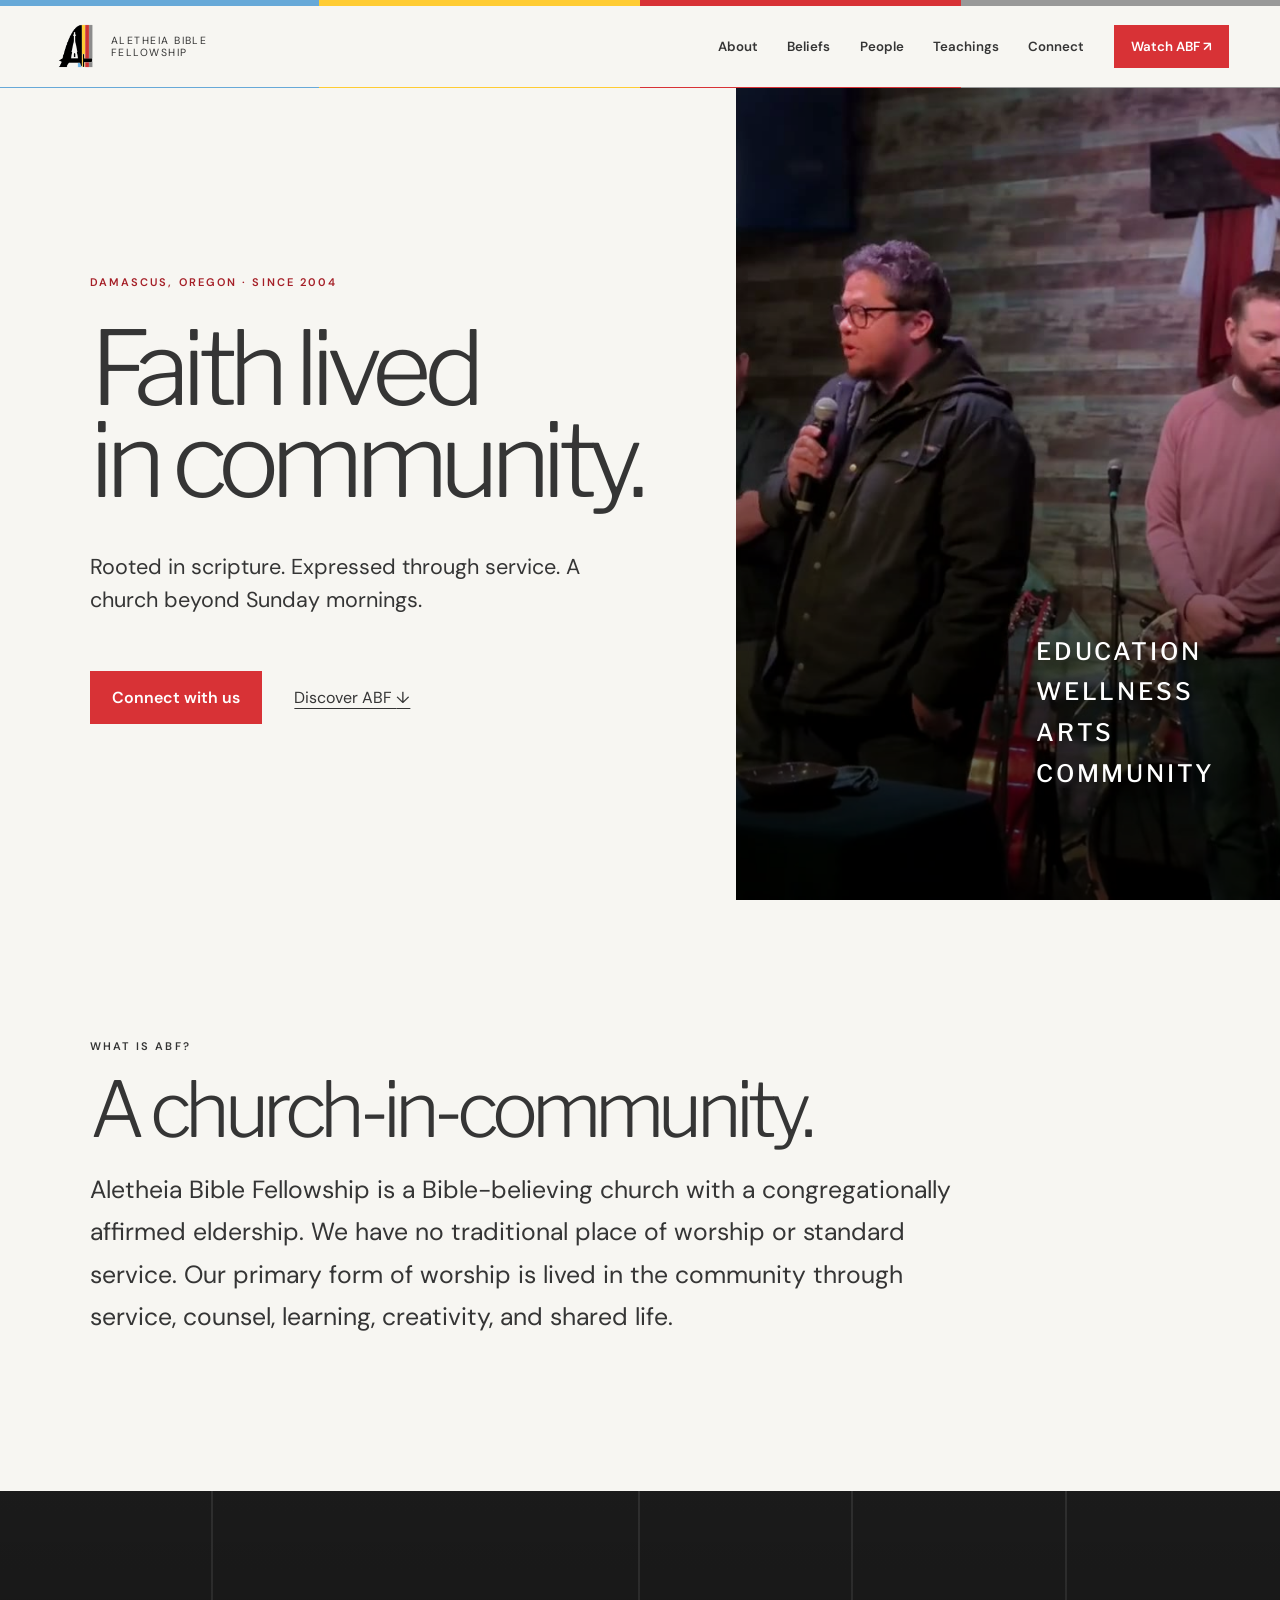
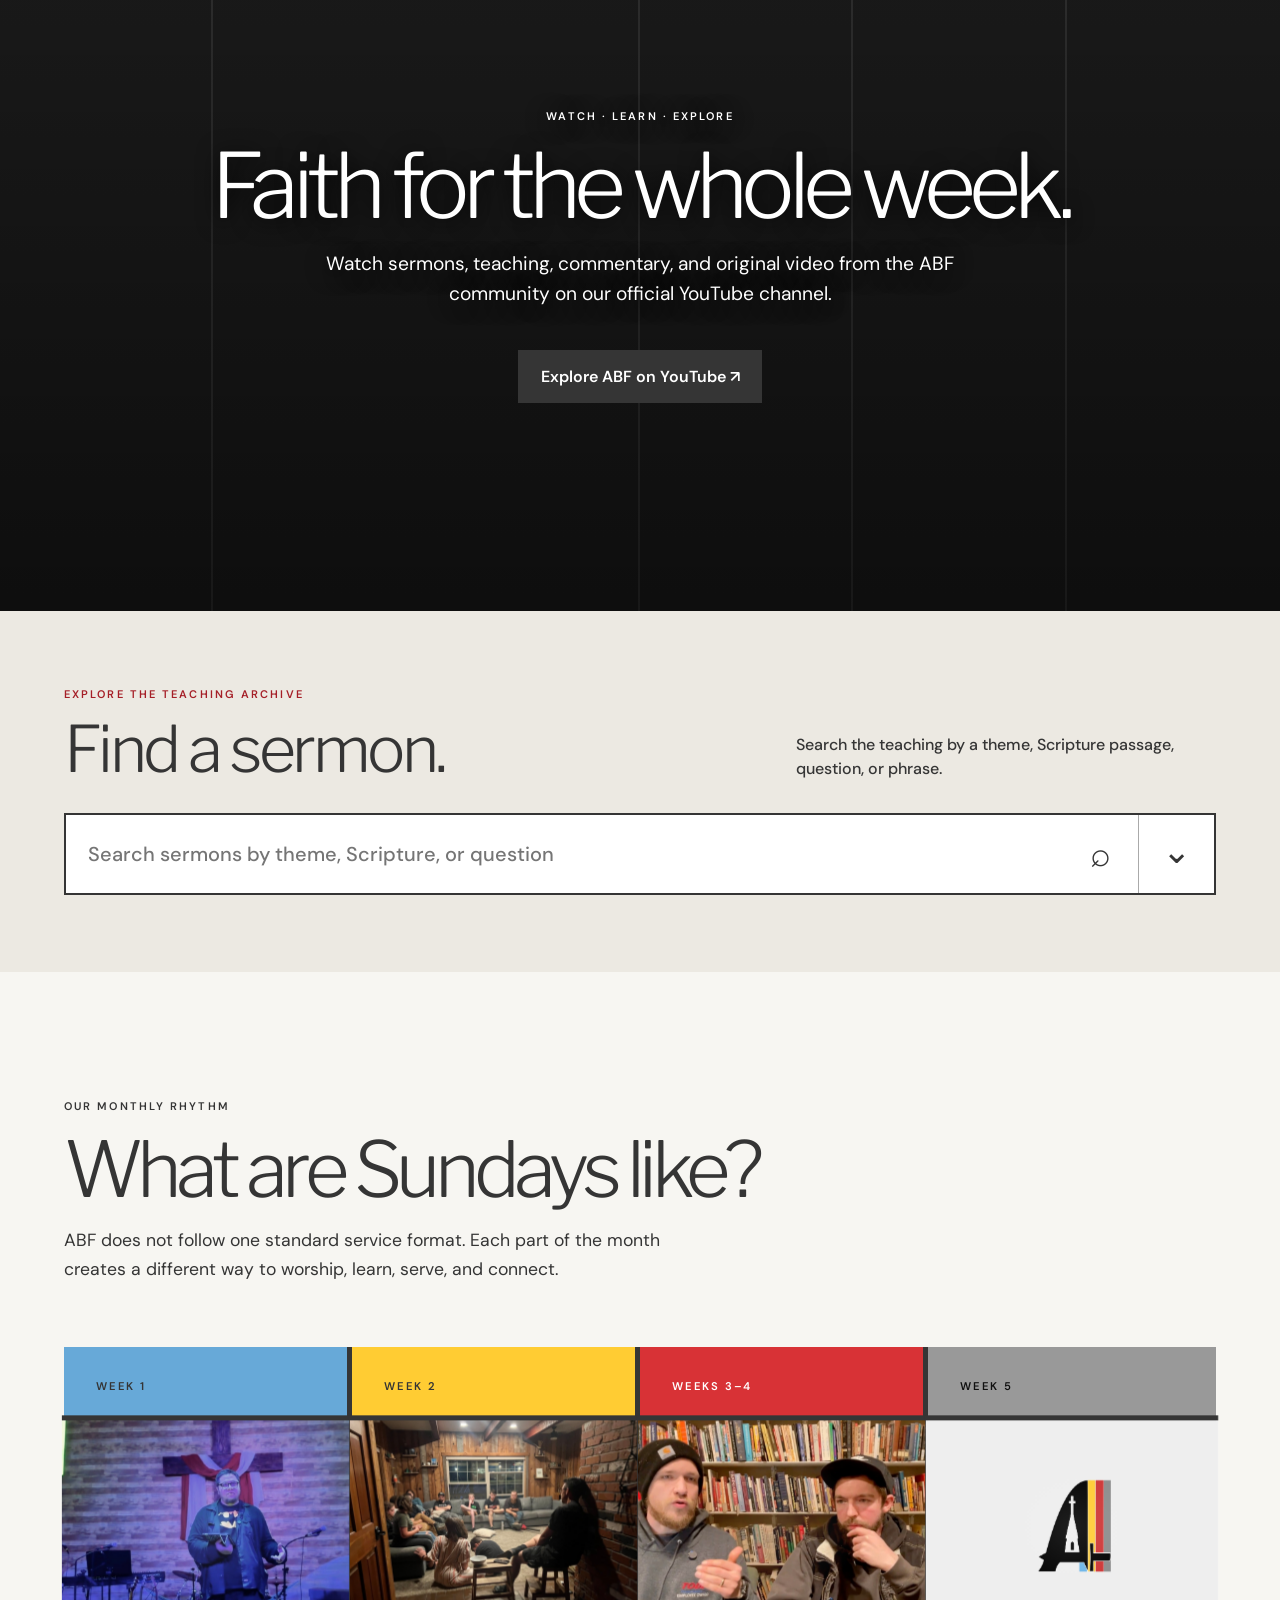
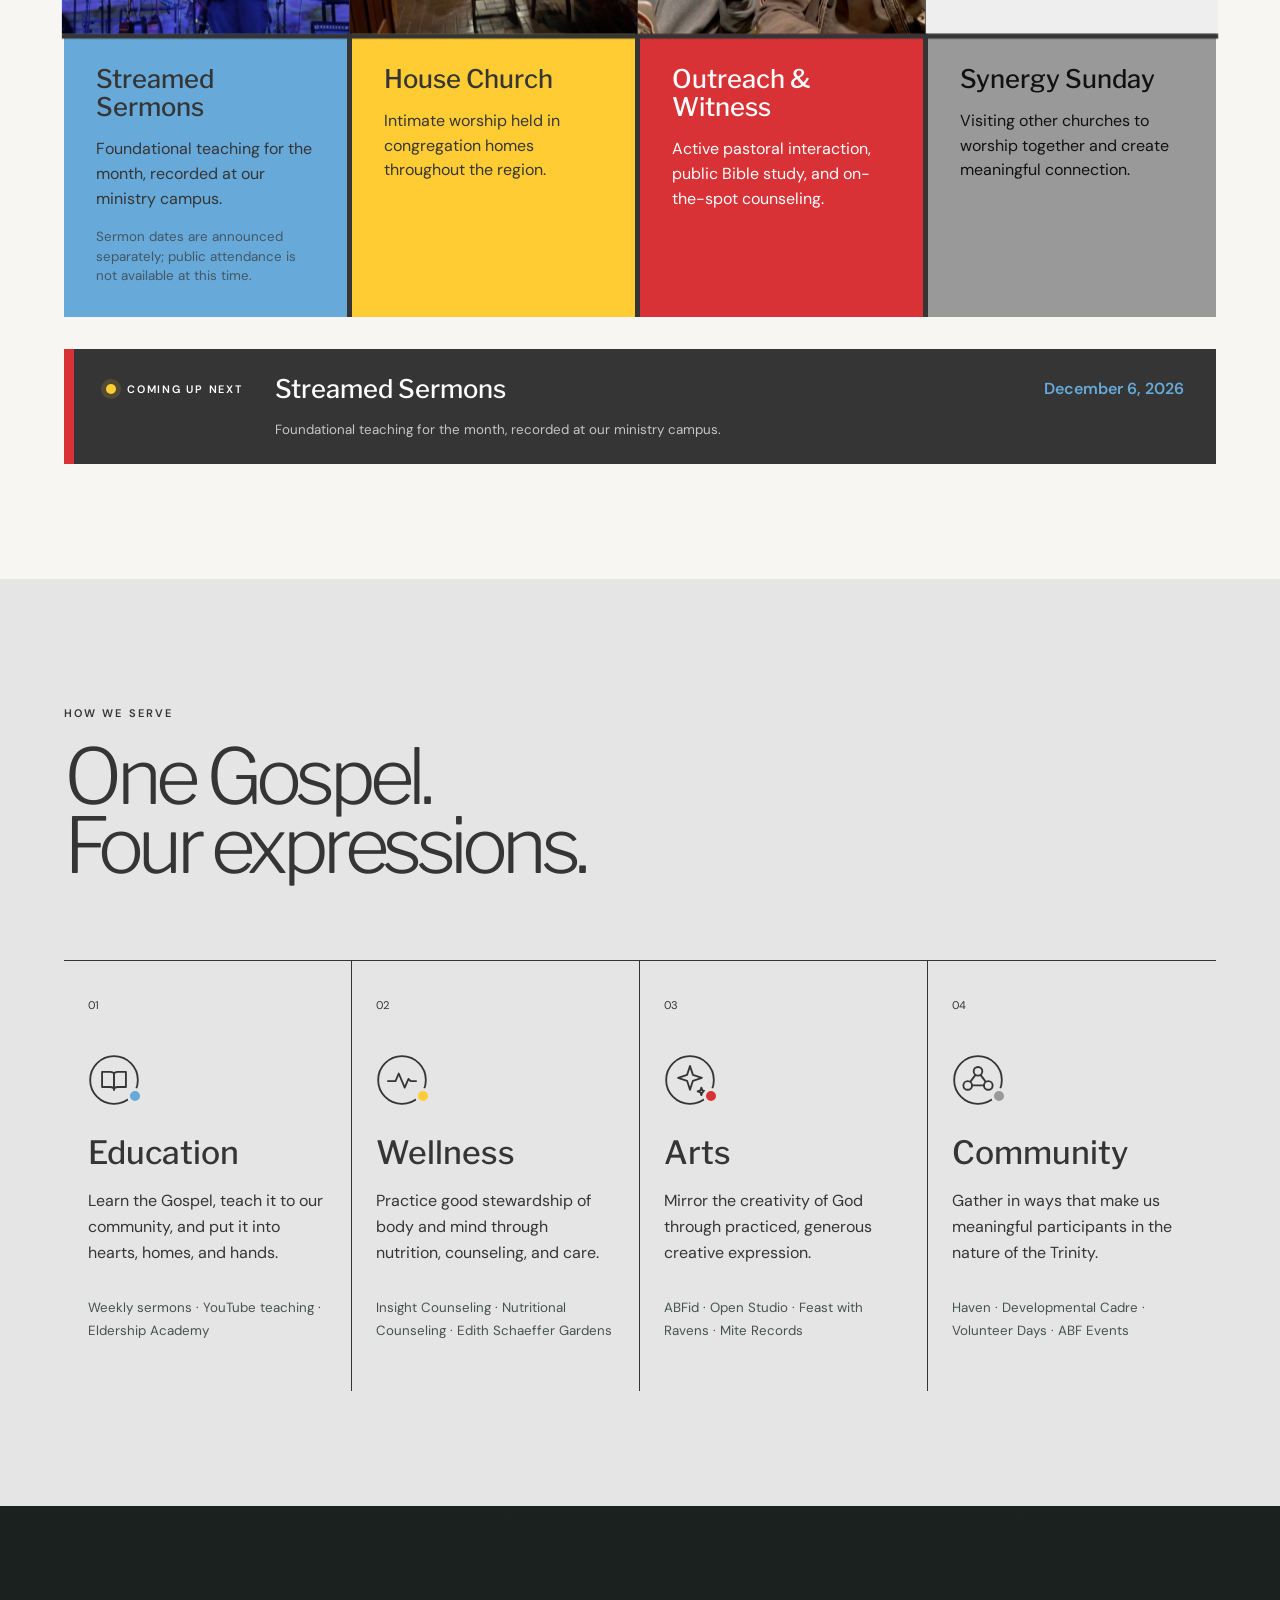
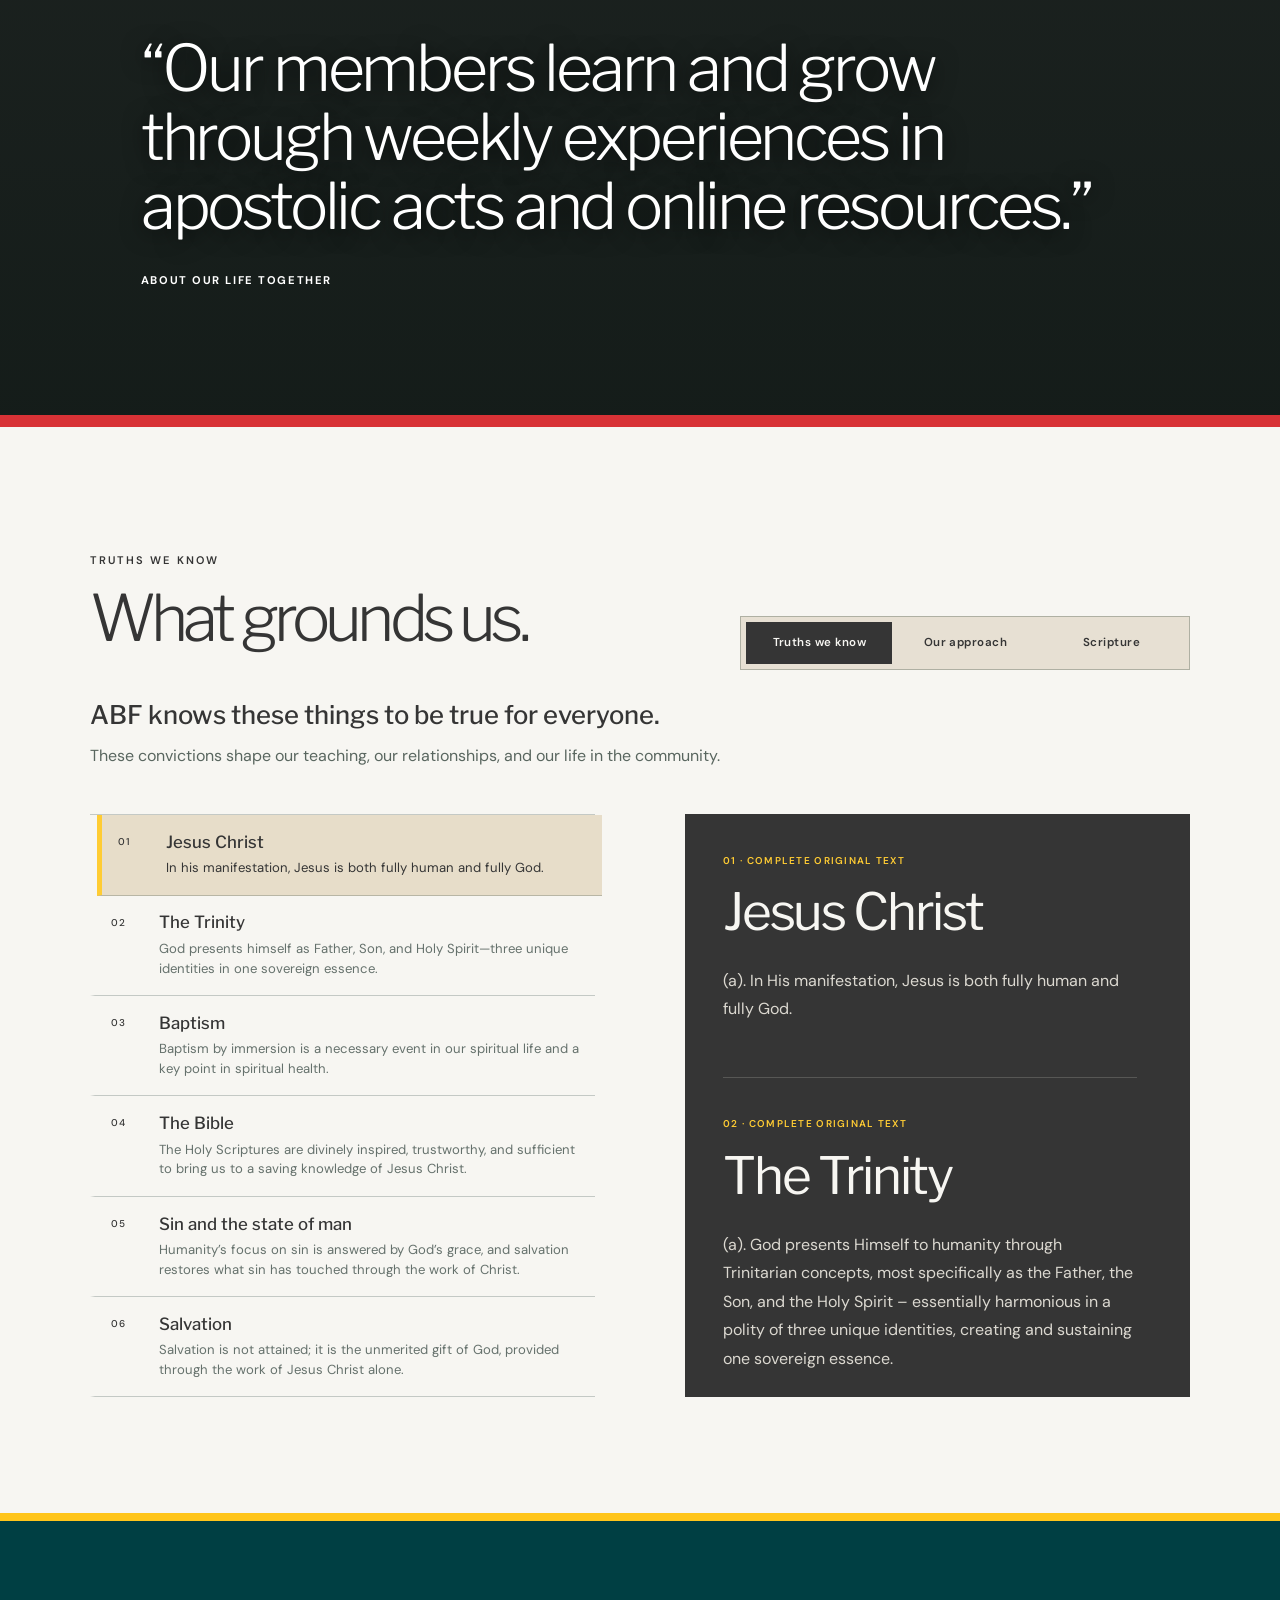
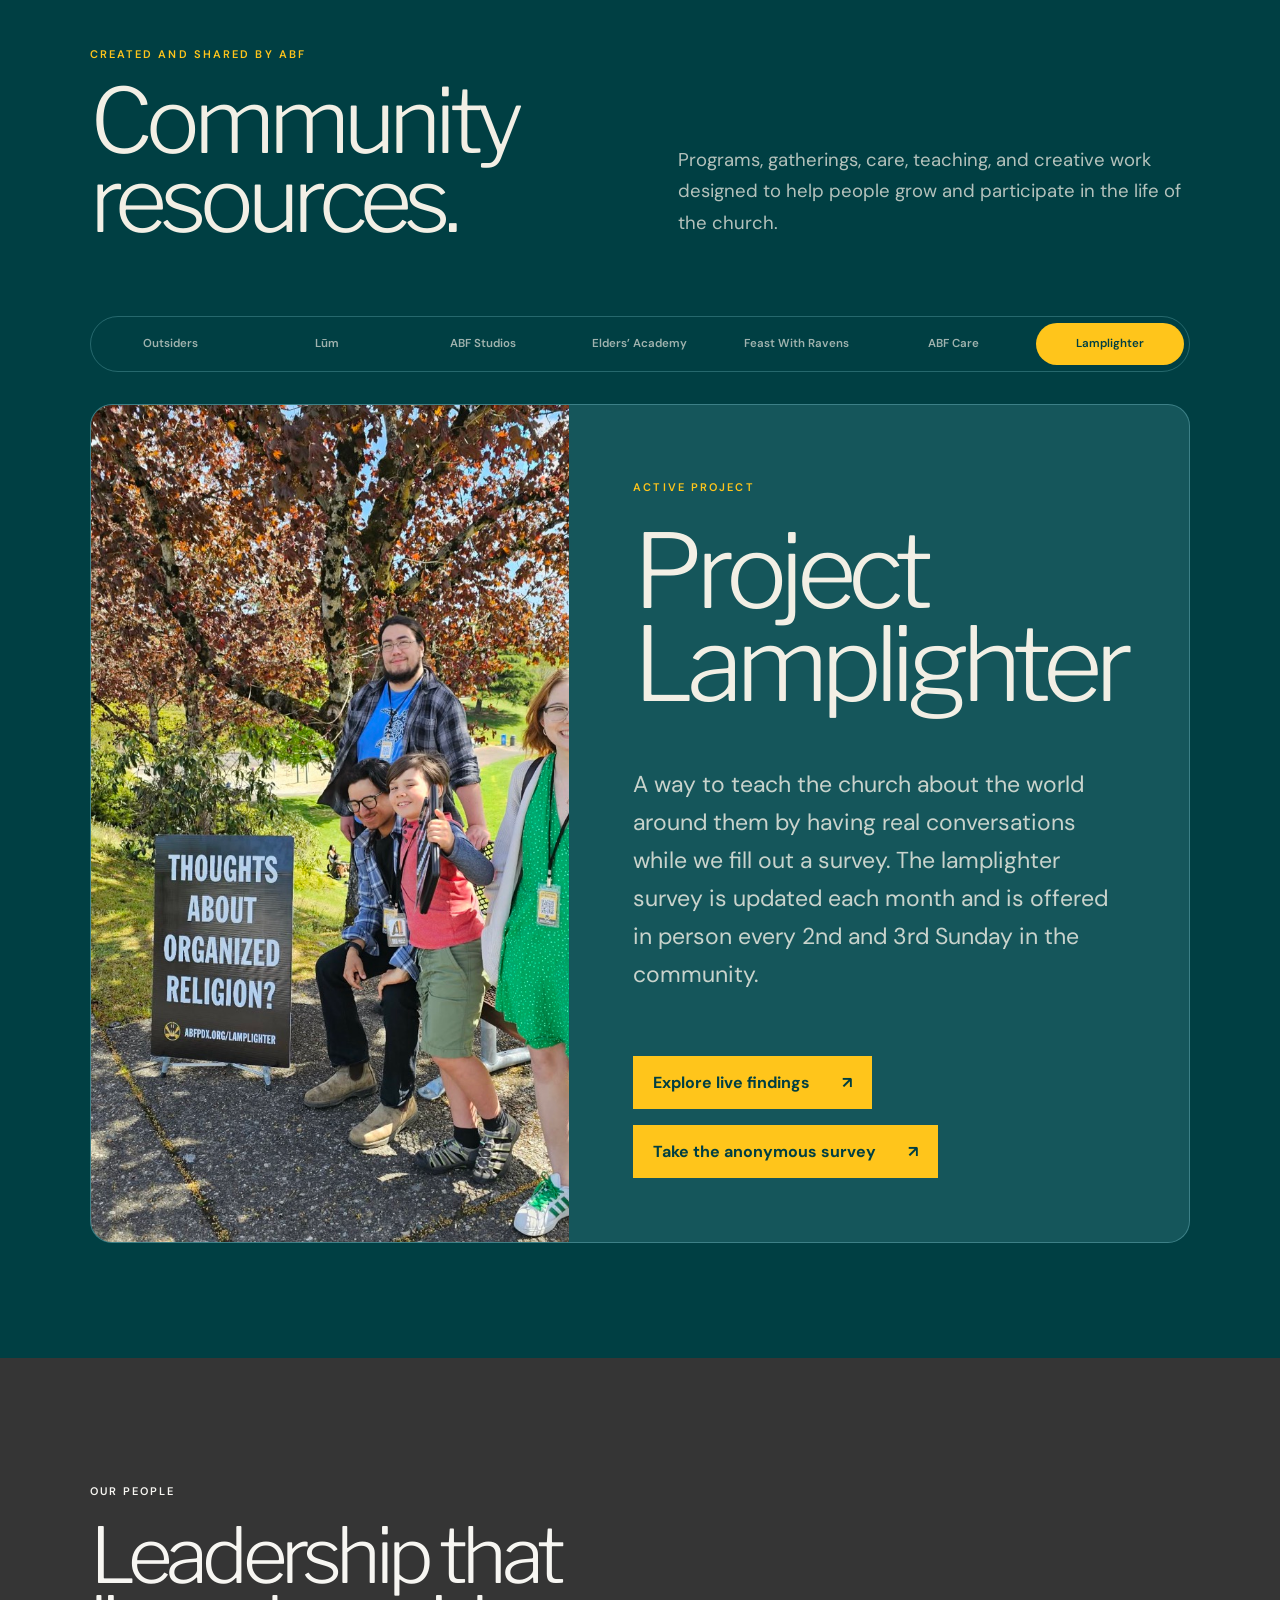
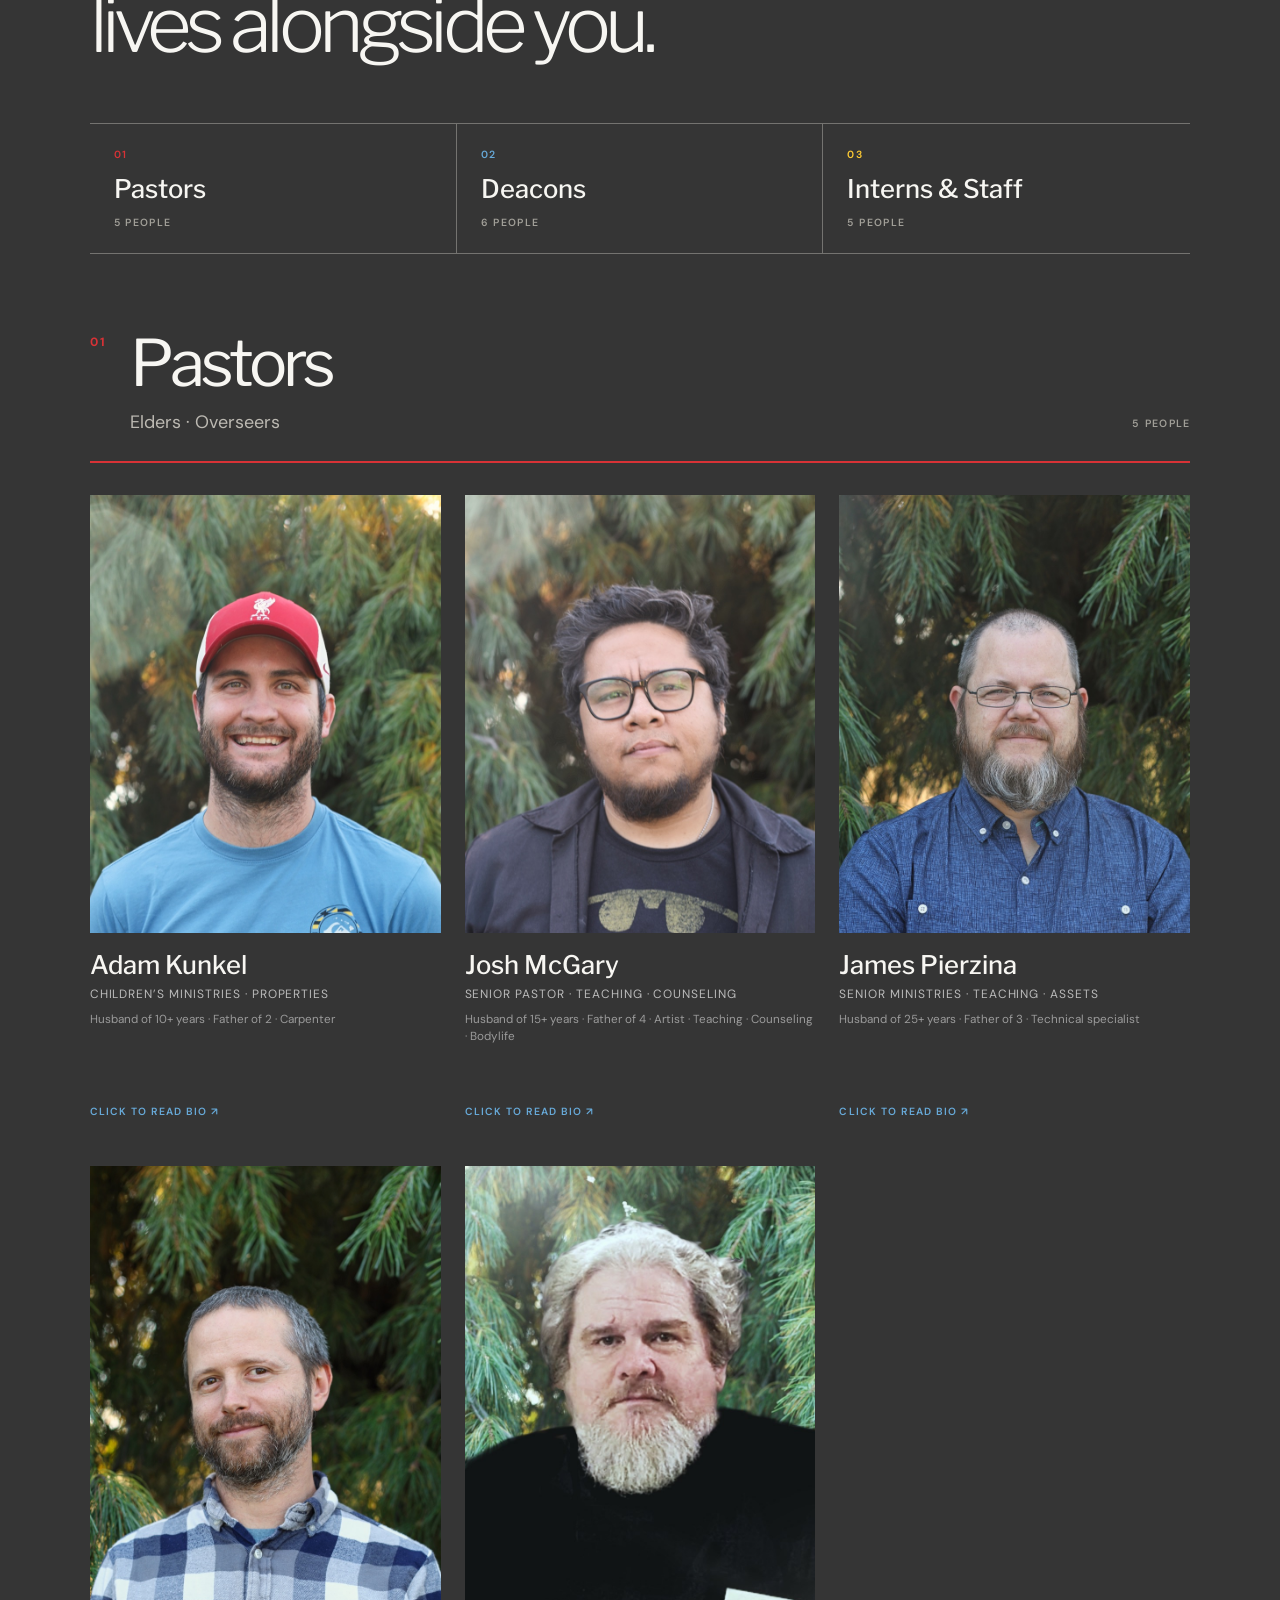
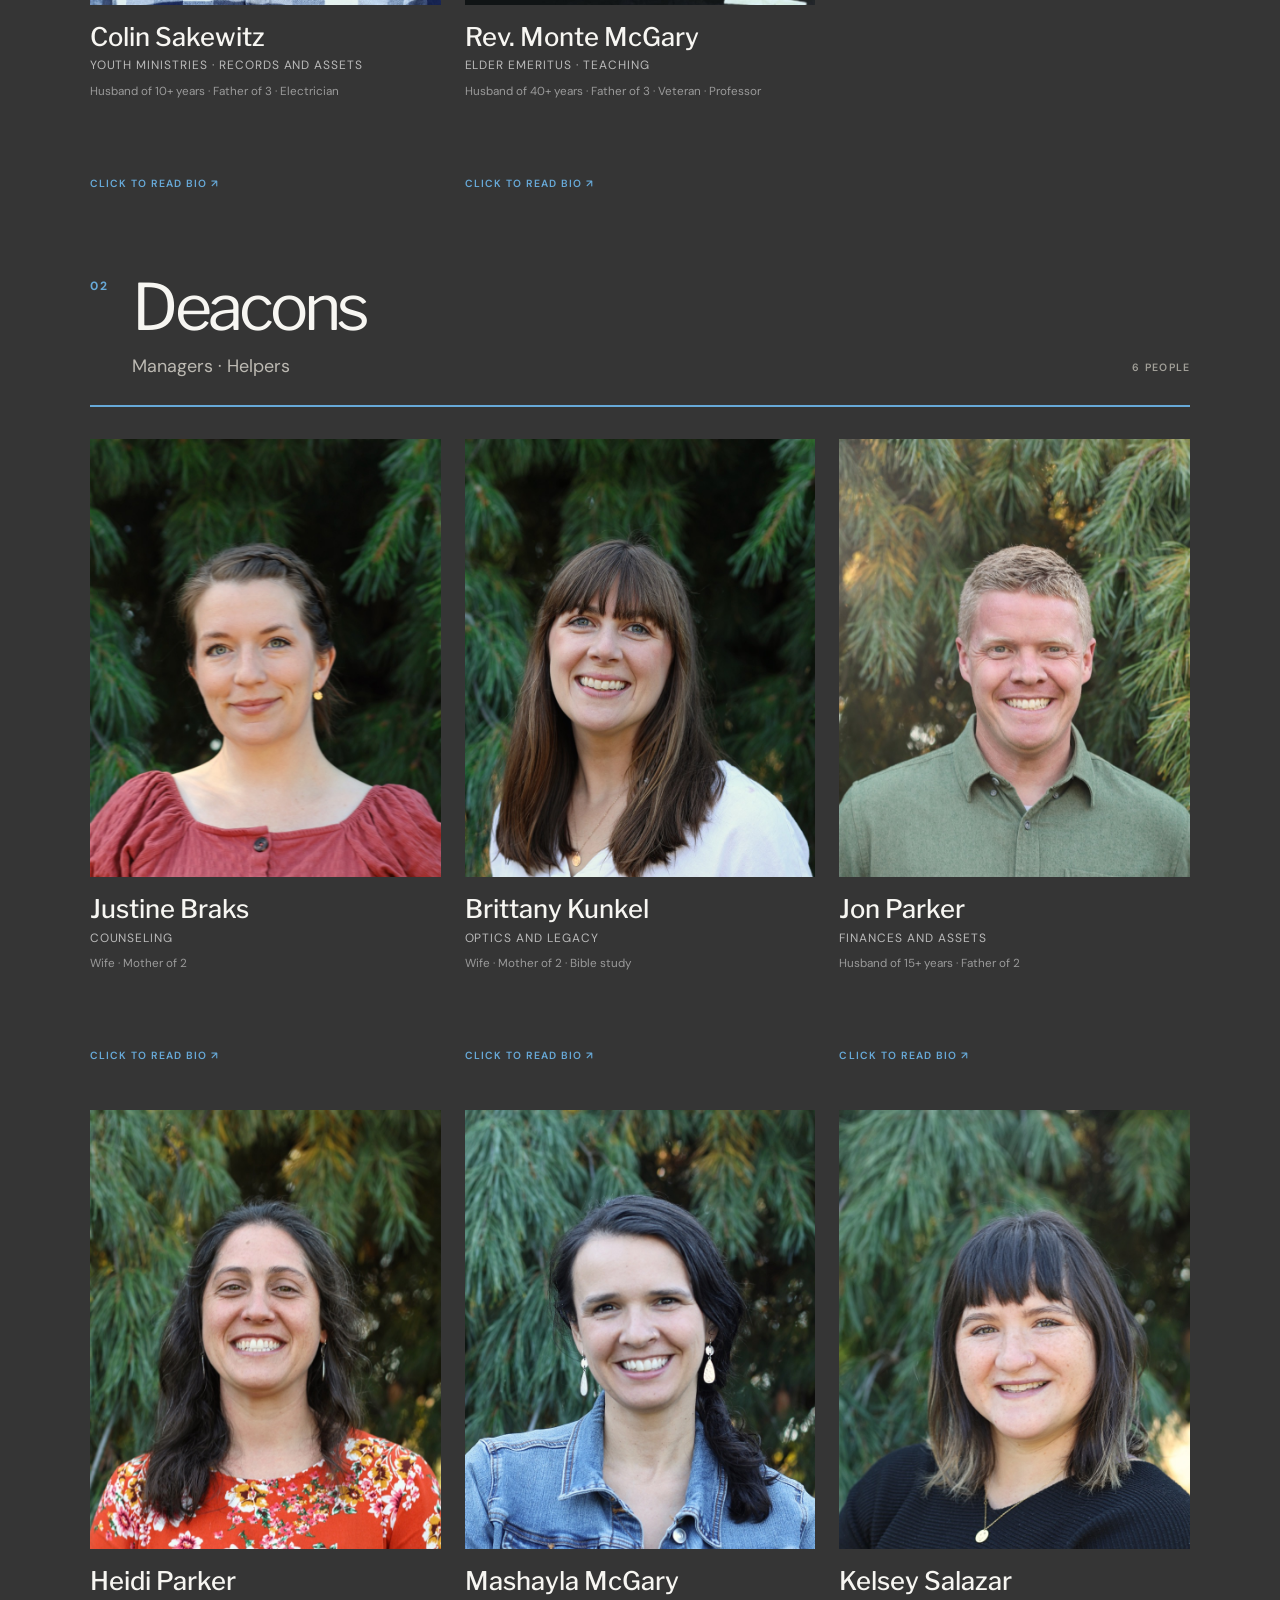
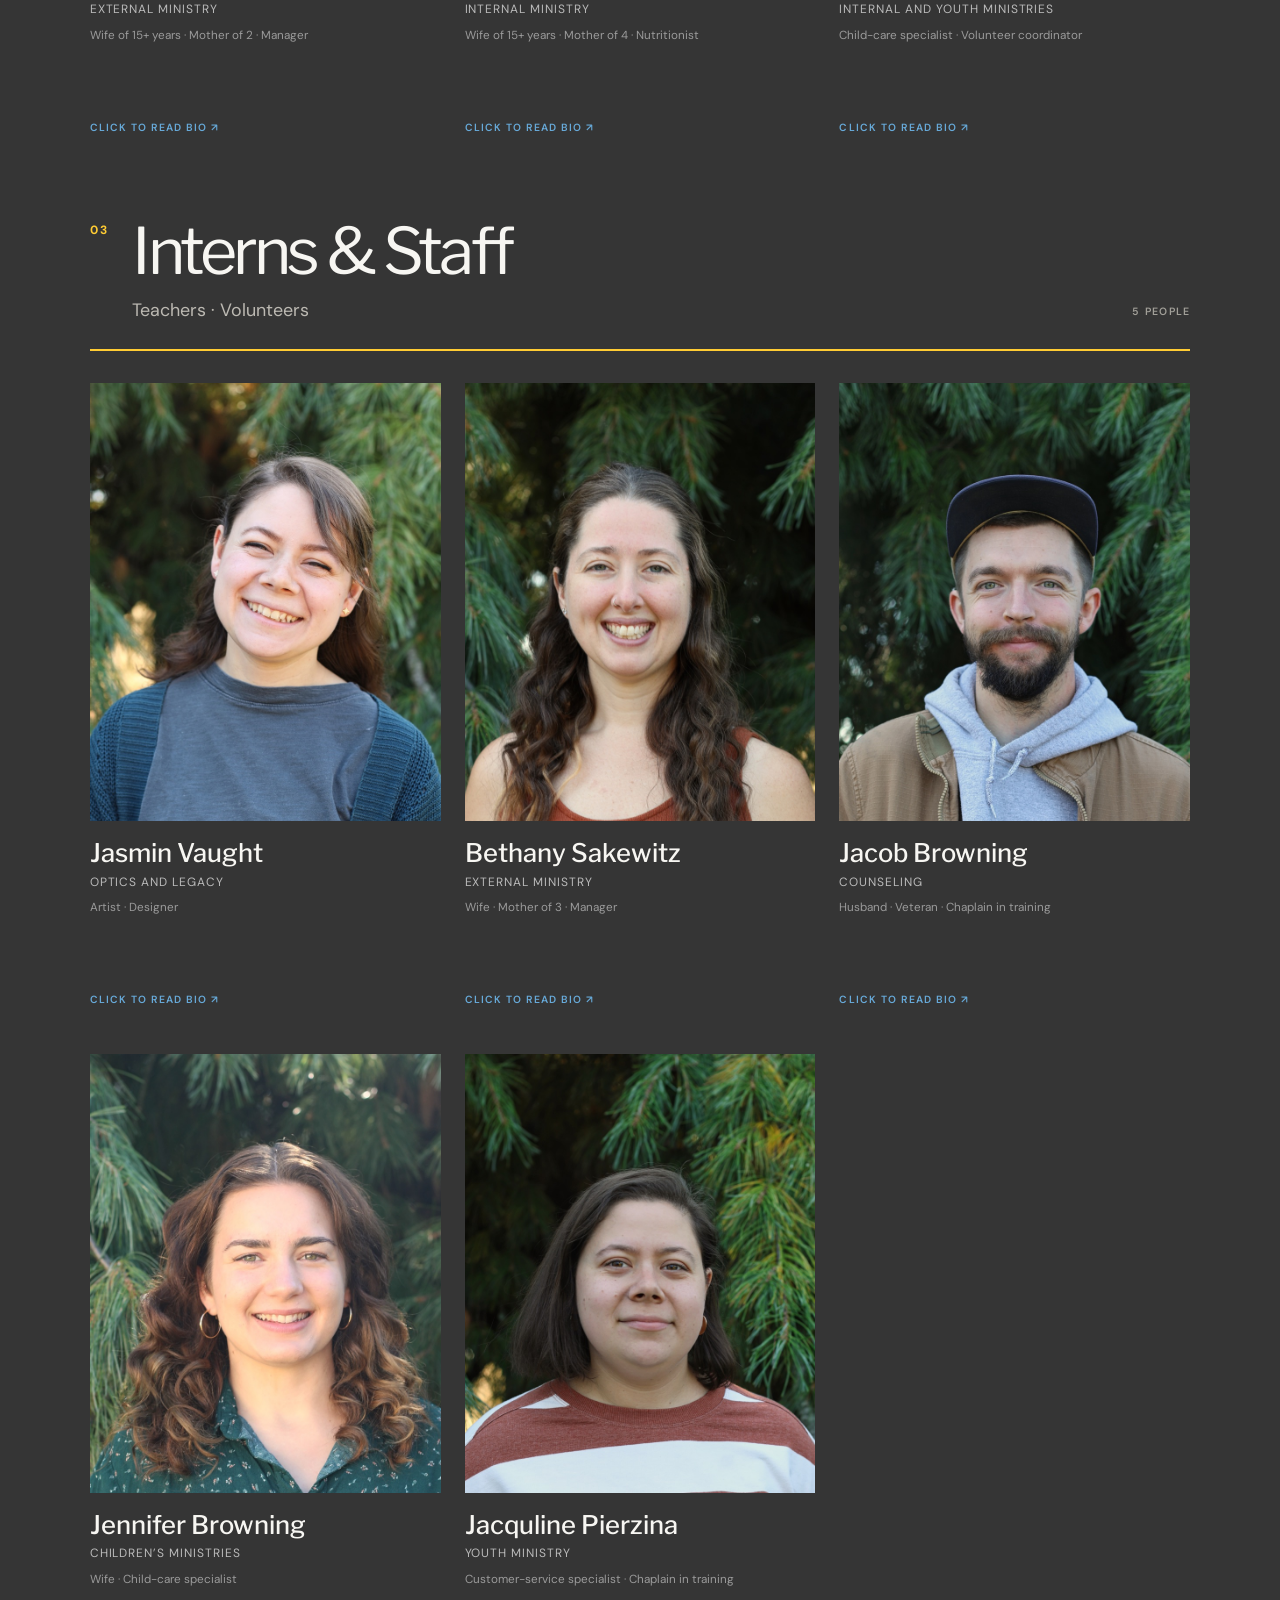
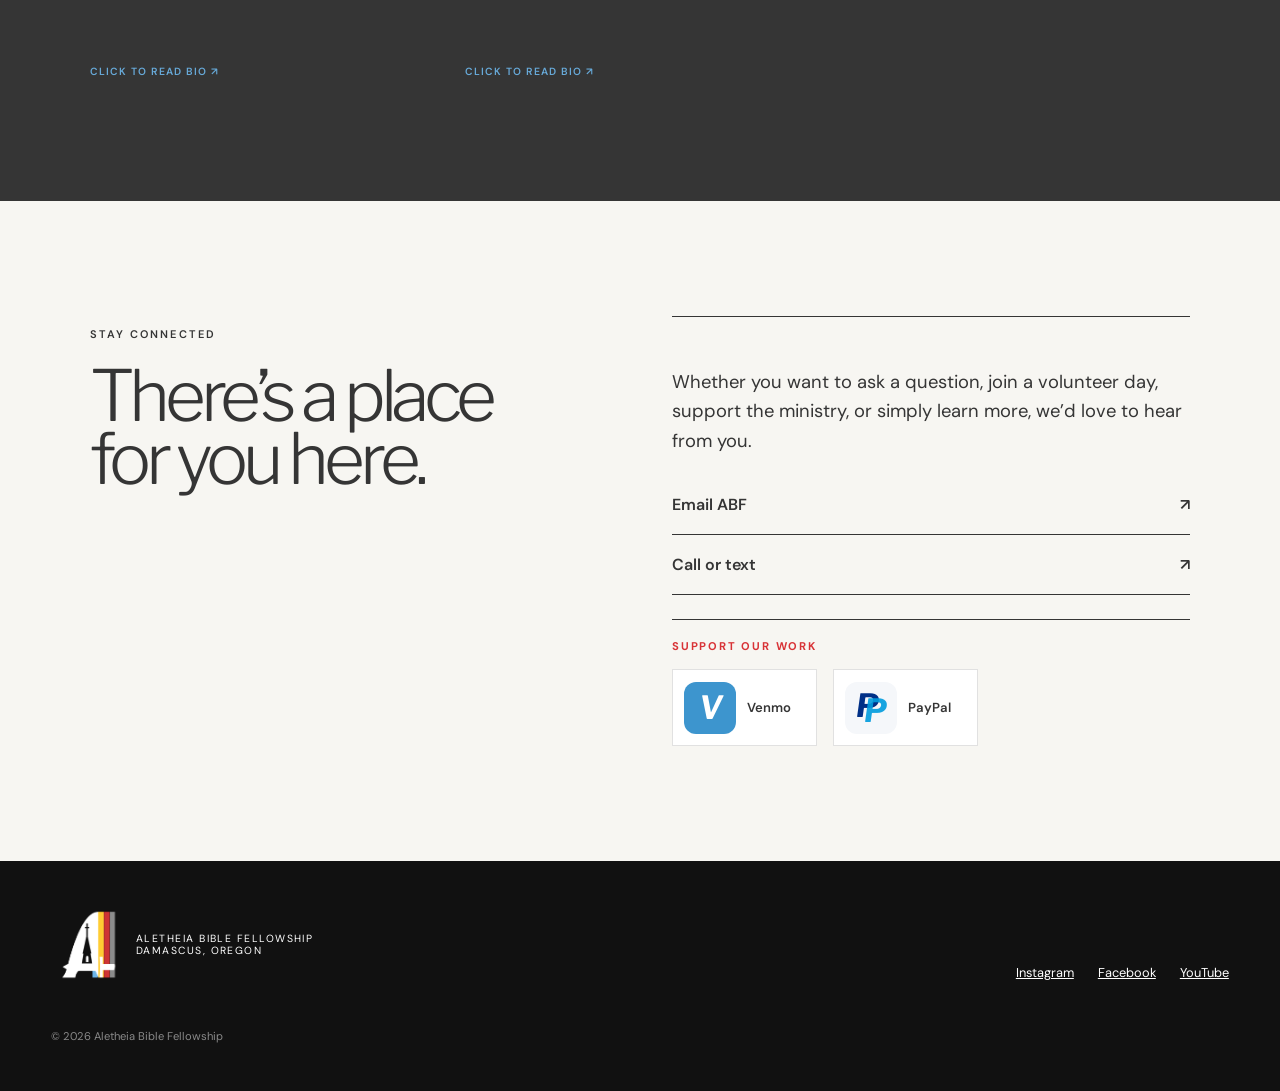
==== index.html @ 87edb6a8 "deploy: 7582b96373b1fd11dc351a72d6d4b7b30449ca80" ====
<!doctype html>
<html lang="en">
  <head>
    <meta charset="UTF-8" />
    <meta name="viewport" content="width=device-width, initial-scale=1.0" />
    <meta name="theme-color" content="#353535" />
    <meta name="description" content="Aletheia Bible Fellowship is a church-in-community serving Damascus, Oregon through education, wellness, arts, and community." />
    <meta property="og:title" content="Aletheia Bible Fellowship" />
    <meta property="og:description" content="Faith lived in community. Rooted in scripture, expressed through service." />
    <meta property="og:type" content="website" />
    <meta property="og:url" content="https://abfpdx.org/" />
    <link rel="canonical" href="https://abfpdx.org/" />
    <link rel="icon" href="./favicon.svg" type="image/svg+xml" />
    <title>Aletheia Bible Fellowship | Damascus, Oregon</title>
    <script type="module" crossorigin src="./assets/index-BlbEyMZz.js"></script>
    <link rel="stylesheet" crossorigin href="./assets/index-CHU43-bO.css">
  <link rel="manifest" href="./manifest.webmanifest"></head>
  <body>
    <div id="root"></div>
  </body>
</html>
---- assets/index-CHU43-bO.css ----
@import "https://fonts.googleapis.com/css2?family=DM+Sans:wght@400;500;600&family=Libre+Franklin:wght@300;500;700&display=swap";:root{color:#17231e;font-synthesis:none;--ink:#162c24;--cream:#f4f0e7;--gold:#d69b55;--clay:#ad5d40;--sage:#8fa58d;background:#f4f0e7;font-family:DM Sans,sans-serif}*{box-sizing:border-box}html{scroll-behavior:smooth}body{margin:0}a{color:inherit}button,a{font:inherit}.skip-link{z-index:99;background:#fff;padding:.8rem;position:fixed;top:-50px;left:1rem}.skip-link:focus{top:1rem}.site-header{background:var(--cream);z-index:10;border-bottom:1px solid #17231e20;justify-content:space-between;align-items:center;height:88px;padding:0 clamp(1.2rem,4vw,4rem);display:flex;position:relative}.brand{align-items:center;gap:.8rem;text-decoration:none;display:flex}.brand span{letter-spacing:-.08em;border:2px solid;padding:.2rem .35rem;font:700 1.7rem Libre Franklin}.brand small{text-transform:uppercase;letter-spacing:.14em;max-width:100px;font-size:.65rem;line-height:1.15}.site-header nav{align-items:center;gap:clamp(1rem,2.3vw,2.4rem);display:flex}nav a{font-size:.83rem;font-weight:600;text-decoration:none}.nav-feature{border:1px solid;padding:.75rem 1rem}.menu-button{background:0 0;border:0;font-weight:600;display:none}.hero{grid-template-columns:1.15fr .85fr;min-height:calc(100vh - 88px);display:grid}.hero-copy{flex-direction:column;justify-content:center;padding:clamp(4rem,9vw,9rem) clamp(1.2rem,7vw,7rem);display:flex}.eyebrow,.section-label{text-transform:uppercase;letter-spacing:.19em;font-size:.69rem;font-weight:600}.hero h1,.section-heading h2,.intro h2,.people h2,.studios h2,.connect h2{letter-spacing:-.075em;margin:1.4rem 0;font:300 clamp(3.8rem,8vw,8.8rem)/.9 Libre Franklin}.hero-lede{max-width:590px;font-size:clamp(1.05rem,1.7vw,1.35rem);line-height:1.55}.hero-actions{align-items:center;gap:2rem;margin-top:2rem;display:flex}.button{background:var(--ink);color:#fff;padding:1rem 1.4rem;font-weight:600;text-decoration:none;display:inline-block}.text-link{text-underline-offset:5px}.hero-art{background:var(--ink);min-height:520px;position:relative;overflow:hidden}.sun{aspect-ratio:1;background:var(--gold);border-radius:50%;width:33%;position:absolute;top:18%;right:18%}.hill{border-radius:50% 50% 0 0;position:absolute}.hill-one{background:var(--sage);width:130%;height:52%;bottom:-8%;left:-55%;transform:rotate(12deg)}.hill-two{background:var(--clay);width:130%;height:42%;bottom:-7%;right:-58%;transform:rotate(-12deg)}.hero-art p{color:#fff;z-index:2;text-transform:uppercase;letter-spacing:.12em;font:500 clamp(1rem,2vw,1.5rem)/1.7 Libre Franklin;position:absolute;bottom:10%;right:12%}.intro{grid-template-columns:1fr 2.5fr;gap:2rem;padding:clamp(5rem,10vw,10rem) clamp(1.2rem,7vw,7rem);display:grid}.intro h2{margin-top:0;font-size:clamp(3rem,6vw,6.2rem)}.intro div p{max-width:900px;font-size:clamp(1.15rem,2vw,1.55rem);line-height:1.7}.ministries{background:#dfd8c9;padding:clamp(5rem,9vw,9rem) clamp(1.2rem,5vw,5rem)}.section-heading{max-width:900px}.section-heading h2{font-size:clamp(3.2rem,6vw,6.5rem)}.section-heading>p:last-child{max-width:620px;font-size:1.1rem;line-height:1.6}.ministry-grid{border-top:1px solid;grid-template-columns:repeat(4,1fr);margin-top:5rem;display:grid}.ministry-grid article{border-right:1px solid;min-height:370px;padding:2rem 1.5rem 3rem}.ministry-grid article:last-child{border:0}.ministry-grid span{font-size:.7rem}.ministry-grid h3{margin:3.5rem 0 1rem;font:500 2rem Libre Franklin}.ministry-grid p{line-height:1.6}.ministry-grid small{color:#45534d;margin-top:2rem;line-height:1.7;display:block}.statement{background:var(--gold);padding:clamp(5rem,10vw,10rem) clamp(1.2rem,11vw,11rem)}.statement p{letter-spacing:-.05em;max-width:1200px;margin:0;font:300 clamp(2.4rem,5vw,5.8rem)/1.08 Libre Franklin}.statement span{text-transform:uppercase;letter-spacing:.14em;margin-top:2rem;font-size:.7rem;display:block}.beliefs{grid-template-columns:1fr 1fr;gap:7vw;padding:clamp(5rem,9vw,9rem) clamp(1.2rem,7vw,7rem);display:grid}.beliefs .section-heading h2{font-size:clamp(3rem,5vw,5.4rem)}details{border-top:1px solid;padding:1.4rem 0}details:last-child{border-bottom:1px solid}summary{cursor:pointer;grid-template-columns:35px 1fr auto;align-items:center;font:500 1.15rem Libre Franklin;list-style:none;display:grid}summary::-webkit-details-marker{display:none}summary span{font:400 .65rem DM Sans}summary b{font-size:1.6rem;font-weight:300}details[open] summary b{transform:rotate(45deg)}details p{color:#435149;margin:1.1rem 2rem 0 35px;line-height:1.65}.people{background:var(--ink);color:var(--cream);padding:clamp(5rem,9vw,9rem) clamp(1.2rem,7vw,7rem)}.people h2{font-size:clamp(3.2rem,6vw,6.5rem)}.staff-groups{grid-template-columns:repeat(3,1fr);gap:5vw;margin-top:5rem;display:grid}.staff-groups article{border-top:1px solid #f4f0e755;padding-top:1.5rem}.staff-groups h3{color:var(--gold);text-transform:uppercase;letter-spacing:.16em;margin-bottom:2rem;font-size:.75rem}.staff-groups p{border-bottom:1px solid #f4f0e720;padding-bottom:1rem;font:300 clamp(1.2rem,2vw,1.7rem) Libre Franklin}.studios{text-align:center;background:var(--sage);padding:clamp(6rem,12vw,12rem) 1.2rem}.studios h2{font-size:clamp(3.4rem,7vw,7.5rem)}.studios>p:not(.section-label){max-width:650px;margin:0 auto 2.5rem;font-size:1.2rem;line-height:1.6}.button.dark{background:var(--ink)}.connect{grid-template-columns:1fr 1fr;gap:5vw;padding:clamp(5rem,9vw,9rem) clamp(1.2rem,7vw,7rem);display:grid}.connect h2{font-size:clamp(3rem,5.5vw,6rem)}.contact-card{border-top:1px solid;align-self:center;padding-top:2rem}.contact-card p{font-size:1.15rem;line-height:1.6}.contact-card a,.contact-card button{text-align:left;cursor:pointer;background:0 0;border:0;border-bottom:1px solid;justify-content:space-between;width:100%;padding:1.2rem 0;font-weight:600;text-decoration:none;display:flex}footer{color:#fff;background:#0c1813;grid-template-columns:1fr auto;align-items:end;gap:3rem;padding:3rem clamp(1.2rem,4vw,4rem);display:grid}.footer-brand small{max-width:none}footer div:nth-child(2){gap:1.5rem;display:flex}footer div:nth-child(2) a{font-size:.8rem}footer>p{color:#ffffff80;grid-column:1/-1;margin:0;font-size:.7rem}@media (width<=800px){.site-header{height:72px}.menu-button{display:block}.site-header nav{background:var(--cream);border-bottom:1px solid;flex-direction:column;align-items:stretch;padding:2rem;display:none;position:absolute;top:72px;left:0;right:0}.site-header nav.open{display:flex}.hero{grid-template-columns:1fr;min-height:auto}.hero-copy{min-height:75vh}.hero-art{min-height:480px}.intro,.beliefs,.connect{grid-template-columns:1fr}.ministry-grid{grid-template-columns:1fr 1fr}.ministry-grid article:nth-child(2){border-right:0}.ministry-grid article{border-bottom:1px solid}.staff-groups{grid-template-columns:1fr}.people h2 br{display:none}.connect{gap:1rem}footer{grid-template-columns:1fr}footer div:nth-child(2){flex-wrap:wrap}footer>p{grid-column:auto}}@media (width<=480px){.brand small{display:none}.hero h1{font-size:3.65rem}.hero-actions{flex-direction:column;align-items:flex-start}.intro,.ministry-grid{grid-template-columns:1fr}.ministry-grid article{border-right:0;min-height:auto}.statement p{font-size:2.4rem}.staff-groups{margin-top:3rem}}@media (prefers-reduced-motion:reduce){html{scroll-behavior:auto}}:root{color:#353535;--ink:#353535;--cream:#f7f6f2;--blue:#67a9d8;--gold:#fc3;--red:#d83236;--gray:#999;--clay:var(--red);--sage:var(--blue);background:#f7f6f2}.site-header{border-top:6px solid;border-image:linear-gradient(90deg,var(--blue) 0 25%,var(--gold) 25% 50%,var(--red) 50% 75%,var(--gray) 75%) 1;border-bottom-color:#35353520}.brand img{object-fit:contain;width:47px;height:47px}.nav-feature,.button{background:var(--red);border-color:var(--red);color:#fff}.hero .eyebrow{color:#a51f27}.hill-one{background:var(--blue)}.hill-two{background:var(--red)}.ministries{background:#e5e5e5}.statement{border-bottom:12px solid var(--red);isolation:isolate;background:var(--ink);position:relative;overflow:hidden}.statement-video{z-index:-2;object-fit:cover;width:100%;height:100%;position:absolute;inset:0}.statement-yellow{z-index:-1;background:linear-gradient(#07120e8f,#07120eb3);position:absolute;inset:0}.statement-copy{color:#fff;position:relative}.statement-copy p{text-shadow:0 3px 22px #000000bf}.statement-copy span{font-weight:700}@media (prefers-reduced-motion:reduce){.statement-video{display:none}.statement-yellow{background:var(--ink)}}.staff-groups h3{color:var(--blue)}.studios{background:var(--blue)}footer{background:#111}.footer-brand img{width:72px;height:72px}.sundays{background:var(--cream);padding:clamp(5rem,9vw,9rem) clamp(1.2rem,5vw,5rem)}.sundays .section-heading h2{font-size:clamp(3.2rem,6vw,6.5rem)}.sunday-grid{grid-template-columns:repeat(4,1fr);margin-top:4rem;display:grid}.sunday-grid article{border-right:5px solid var(--ink);flex-direction:column;min-height:330px;padding:2rem;display:flex}.sunday-grid article:last-child{border-right:0}.sunday-grid span{text-transform:uppercase;letter-spacing:.16em;font-size:.7rem;font-weight:600}.sunday-grid>article>img,.sunday-mark{object-fit:cover;border-top:5px solid var(--ink);border-bottom:5px solid var(--ink);width:calc(100% + 4rem);height:220px;margin:1.5rem -2rem 1.75rem}.sunday-mark{background:#eee;place-items:center;display:grid}.sunday-mark img{object-fit:contain;width:100px;height:100px}.sunday-grid h3{margin:0 0 1rem;font:500 clamp(1.5rem,2vw,2rem)/1.1 Libre Franklin}.sunday-grid p{margin:0;line-height:1.55}.sunday-grid small{opacity:.7;margin-top:1rem;line-height:1.45;display:block}.sunday-1{background:var(--blue)}.sunday-2{background:var(--gold)}.sunday-3{background:var(--red);color:#fff}.sunday-4{background:var(--gray);color:#111}.staff-groups{margin-top:5rem;display:block}.staff-groups>section{margin-top:5rem}.staff-groups>section>h3{color:var(--blue);text-transform:uppercase;letter-spacing:.16em;border-bottom:1px solid #f4f0e755;padding-bottom:1rem;font-size:.75rem}.staff-grid{grid-template-columns:repeat(3,1fr);gap:2.5rem 1.5rem;margin-top:2rem;display:grid}.staff-sequence{border-top:1px solid #f4f0e755;border-bottom:1px solid #f4f0e755;grid-template-columns:repeat(3,1fr);margin-top:4rem;display:grid}.staff-sequence a{border-right:1px solid #f4f0e755;gap:.75rem;padding:1.5rem;text-decoration:none;transition:background .2s,color .2s;display:grid}.staff-sequence a:last-child{border-right:0}.staff-sequence a:hover,.staff-sequence a:focus-visible{outline:0}.staff-sequence a:first-child:hover,.staff-sequence a:first-child:focus-visible{background:var(--red);color:#fff}.staff-sequence a:nth-child(2):hover,.staff-sequence a:nth-child(2):focus-visible{background:var(--blue);color:var(--ink)}.staff-sequence a:nth-child(3):hover,.staff-sequence a:nth-child(3):focus-visible{background:var(--gold);color:var(--ink)}.staff-sequence span,.staff-sequence small{letter-spacing:.13em;text-transform:uppercase;color:#f4f0e590;font:600 .65rem DM Sans}.staff-sequence a:first-child>span{color:var(--red)}.staff-sequence a:nth-child(2)>span{color:var(--blue)}.staff-sequence a:nth-child(3)>span{color:var(--gold)}.staff-sequence strong{font:500 clamp(1.2rem,2vw,1.8rem) Libre Franklin}.staff-sequence a:hover span,.staff-sequence a:hover small,.staff-sequence a:focus-visible span,.staff-sequence a:focus-visible small{color:#162c24b3}.staff-sequence a:first-child:hover span,.staff-sequence a:first-child:hover small,.staff-sequence a:first-child:focus-visible span,.staff-sequence a:first-child:focus-visible small{color:#fff}.staff-groups>section{scroll-margin-top:2rem}.staff-group-header{border-bottom:2px solid var(--red);grid-template-columns:auto 1fr auto;align-items:end;gap:1.5rem;padding:0 0 1.5rem;display:grid}.staff-group-header>span{color:var(--red);letter-spacing:.16em;align-self:start;font:700 .75rem DM Sans}.staff-group-header h3{color:var(--cream);letter-spacing:-.06em;text-transform:none;margin:0;font:400 clamp(2.8rem,5vw,5.8rem)/.92 Libre Franklin}.staff-groups .staff-group-header p{color:#f4f0e5b5;text-transform:none;letter-spacing:normal;border:0;max-width:700px;margin:1rem 0 0;padding:0;font:400 clamp(.95rem,1.4vw,1.15rem)/1.55 DM Sans}.staff-group-header>small{letter-spacing:.12em;text-transform:uppercase;color:#f4f0e590;padding-bottom:.4rem;font:600 .66rem DM Sans}.staff-groups>section:nth-child(2) .staff-group-header{border-color:var(--blue)}.staff-groups>section:nth-child(2) .staff-group-header>span{color:var(--blue)}.staff-groups>section:nth-child(3) .staff-group-header{border-color:var(--gold)}.staff-groups>section:nth-child(3) .staff-group-header>span{color:var(--gold)}.staff-card{min-width:0}.staff-card img,.staff-placeholder{aspect-ratio:4/5;object-fit:cover;object-position:center top;background:#222;width:100%;display:block}.staff-card h4{margin:1rem 0 .35rem;font:500 clamp(1.25rem,2vw,1.7rem) Libre Franklin}.staff-card p{color:#ffffffa8;text-transform:uppercase;letter-spacing:.08em;border:0;margin:0;padding:0;font:400 .8rem/1.45 DM Sans}.staff-placeholder{grid-template-columns:repeat(4,1fr);align-items:end;display:grid;overflow:hidden}.staff-placeholder i{background:var(--blue);height:100%;display:block}.staff-placeholder i:nth-child(2){background:var(--gold)}.staff-placeholder i:nth-child(3){background:var(--red)}.staff-placeholder i:nth-child(4){background:var(--gray)}@media (width<=800px){.sunday-grid{grid-template-columns:1fr 1fr}.sunday-grid article{border-right:0;border-bottom:5px solid var(--ink)}.sunday-grid article:nth-child(odd){border-right:5px solid var(--ink)}.staff-grid{grid-template-columns:1fr 1fr}}@media (width<=480px){.sunday-grid,.staff-grid{grid-template-columns:1fr}.sunday-grid article,.sunday-grid article:nth-child(odd){border-right:0;min-height:270px}}@media (width<=700px){.staff-sequence{grid-template-columns:1fr}.staff-sequence a{border-bottom:1px solid #f4f0e755;border-right:0;grid-template-columns:2.2rem 1fr auto;align-items:center}.staff-sequence a:last-child{border-bottom:0}.staff-group-header{grid-template-columns:auto 1fr;align-items:start}.staff-group-header>small{grid-column:2}.staff-group-header h3{font-size:clamp(2.6rem,12vw,4.5rem)}}.tilt-media{--tilt-x:0deg;--tilt-y:0deg;--shine-x:50%;--shine-y:50%;border-top:5px solid var(--ink);border-bottom:5px solid var(--ink);width:calc(100% + 4rem);height:220px;transform:perspective(750px) rotateX(var(--tilt-x)) rotateY(var(--tilt-y)) scale(1.015);transform-origin:50%;will-change:transform;isolation:isolate;touch-action:pan-y;margin:1.5rem -2rem 1.75rem;transition:transform .16s ease-out;position:relative;overflow:hidden}.tilt-media:after{content:"";z-index:2;pointer-events:none;background:radial-gradient(circle at var(--shine-x) var(--shine-y),#ffffff30,transparent 42%);opacity:.65;transition:opacity .16s ease-out;position:absolute;inset:0}.tilt-media>img{object-fit:cover;width:100%;height:100%;display:block;transform:scale(1.035)}.tilt-media .sunday-mark{border:0;width:100%;height:100%;margin:0}.tilt-media .sunday-mark img{object-fit:contain;width:100px;height:100px}@media (prefers-reduced-motion:reduce){.tilt-media{transition:none;transform:none!important}.tilt-media:after{display:none}}.upcoming-sunday{background:var(--ink);color:#fff;border-left:10px solid var(--red);grid-template-columns:auto 1fr auto;align-items:center;gap:1rem 2rem;margin-top:2rem;padding:1.5rem 2rem;display:grid}.upcoming-sunday>div{align-items:center;gap:.7rem;display:flex}.upcoming-sunday p{text-transform:uppercase;letter-spacing:.16em;white-space:nowrap;margin:0;font-size:.68rem;font-weight:600}.status-dot{background:var(--gold);border-radius:50%;width:10px;height:10px;display:block;box-shadow:0 0 0 5px #ffcc3325}.upcoming-sunday strong{font:500 clamp(1.25rem,2vw,1.75rem) Libre Franklin}.upcoming-sunday time{color:var(--blue);white-space:nowrap;font-weight:600}.upcoming-sunday>small{color:#ffffffb8;grid-column:2/4;line-height:1.5}@media (width<=700px){.upcoming-sunday{grid-template-columns:1fr;gap:.7rem}.upcoming-sunday>small{grid-column:auto}.upcoming-sunday time{white-space:normal}}.ministry-icon{width:52px;height:52px;color:var(--ink);margin:2.5rem 0 1.7rem;position:relative}.ministry-icon:after{content:"";border:3px solid #e5e5e5;border-radius:50%;width:10px;height:10px;position:absolute;bottom:2px;right:-3px}.ministry-icon svg{width:100%;height:100%;display:block}.icon-education:after{background:var(--blue)}.icon-wellness:after{background:var(--gold)}.icon-arts:after{background:var(--red)}.icon-community:after{background:var(--gray)}.ministry-grid h3{margin-top:0}@media (width<=480px){.ministry-icon{width:48px;height:48px;margin-top:1.8rem}}.book-page,.art-star,.community-network{transform-box:fill-box}.page-left{transform-origin:100%}.page-right{transform-origin:0}.art-star,.community-network{transform-origin:50%}.ministry-grid article:hover .page-left{animation:.8s ease-in-out page-left-flip}.ministry-grid article:hover .page-right{animation:.8s ease-in-out .12s page-right-flip}.ministry-grid article:hover .health-pulse{animation:1.25s linear infinite pulse-travel}.ministry-grid article:hover .star-main{animation:.9s ease-in-out infinite star-sparkle}.ministry-grid article:hover .star-small{animation:.9s ease-in-out .22s infinite star-sparkle}.ministry-grid article:hover .community-network{animation:.9s cubic-bezier(.25,.8,.25,1) community-spin}@keyframes page-left-flip{0%,to{transform:perspective(40px)rotateY(0)}50%{transform:perspective(40px)rotateY(55deg)}}@keyframes page-right-flip{0%,to{transform:perspective(40px)rotateY(0)}50%{transform:perspective(40px)rotateY(-55deg)}}@keyframes pulse-travel{0%{stroke-dasharray:18 82;stroke-dashoffset:100px}to{stroke-dasharray:18 82;stroke-dashoffset:0}}@keyframes star-sparkle{0%,to{opacity:1;transform:scale(1)}45%{opacity:.45;transform:scale(.62)}70%{opacity:1;transform:scale(1.18)}}@keyframes community-spin{0%{transform:rotate(0)}to{transform:rotate(360deg)}}@media (prefers-reduced-motion:reduce){.ministry-grid article:hover .book-page,.ministry-grid article:hover .health-pulse,.ministry-grid article:hover .art-star,.ministry-grid article:hover .community-network{animation:none}}.intro{display:block}.intro>div{max-width:1050px}.intro h2{margin-top:1.4rem}.intro .about-reader{border-top:1px solid var(--ink);grid-template-columns:.72fr 1.28fr;align-items:start;gap:7vw;max-width:none;margin-top:clamp(4rem,8vw,8rem);padding-top:clamp(3rem,6vw,6rem);display:grid}.about-reader>div:first-child{position:sticky;top:2rem}.about-reader h3{letter-spacing:-.055em;margin:1rem 0 1.5rem;font:400 clamp(2.4rem,4.5vw,5rem)/1 Libre Franklin}.about-reader>div:first-child>p:last-child{color:#65716c;max-width:380px;font:400 .88rem/1.6 DM Sans}.about-details details{border-top:1px solid #162c2440;padding:1.6rem 0}.about-details details:last-child{border-bottom:1px solid #162c2440}.about-details summary{grid-template-columns:42px 1fr auto;font-size:clamp(1.05rem,1.6vw,1.3rem)}.about-details details p{white-space:normal;color:#435149;margin:1.2rem 2.5rem 0 42px;font:400 .94rem/1.75 DM Sans}.about-details details[open]{background:#e8e0d1;padding-left:1rem;padding-right:1rem}@media (width<=800px){.intro .about-reader{grid-template-columns:1fr;gap:2rem}.about-reader>div:first-child{position:static}.about-details details p{margin-left:0}.about-details details[open]{padding-left:.8rem;padding-right:.8rem}}.sun{z-index:0;will-change:transform;animation:38s ease-in-out infinite alternate sunset-arc}.hill{z-index:1}.chapel{z-index:2;width:154px;height:182px;color:var(--ink);filter:drop-shadow(0 9px #00000018);position:absolute;bottom:1%;left:29%;transform:rotate(-2deg)}.chapel i{display:block;position:absolute}.chapel-body{clip-path:polygon(0 29%,50% 0,100% 29%,100% 100%,0 100%);background:currentColor;height:92px;bottom:0;left:2px;right:2px}.chapel-steeple{clip-path:polygon(50% 0,100% 48%,76% 48%,76% 100%,24% 100%,24% 48%,0 48%);background:currentColor;width:44px;height:70px;top:34px;left:55px}.chapel-cross{background:currentColor;width:8px;height:38px;top:4px;left:72px}.chapel-cross:after{content:"";background:currentColor;width:26px;height:8px;position:absolute;top:10px;left:-9px}.chapel-door{z-index:2;background:var(--red);border:4px solid var(--gold);background-image:repeating-linear-gradient(#0000 0 10px,#ffcc3345 10px 12px);border-bottom:0;border-radius:2px 2px 0 0;width:48px;height:55px;bottom:0;left:53px}.chapel-window{z-index:2;background:var(--gold);border-radius:9px 9px 1px 1px;width:18px;height:22px;bottom:30px}.window-one{left:23px}.window-two{background:var(--blue);right:23px}@keyframes sunset-arc{0%{transform:translate(-220%,35%)scale(.78)}48%{transform:translate(-105%,-28%)scale(.92)}to{transform:translate(18%,135%)scale(1.02)}}@media (width<=800px){.chapel{transform-origin:0 100%;bottom:0;left:25%;transform:scale(.78)rotate(-2deg)}}@media (prefers-reduced-motion:reduce){.sun{animation:none;transform:none}}.hero-video{object-fit:cover;object-position:center;z-index:0;background:var(--ink);width:100%;height:100%;position:absolute;inset:0}.hero-video-shade{z-index:1;pointer-events:none;background:linear-gradient(#00000014 25%,#000000b8 100%);position:absolute;inset:0}.hero-art>p{z-index:2;text-shadow:0 2px 18px #000}@media (prefers-reduced-motion:reduce){.hero-video{animation:none}}.giving-links{border-top:1px solid;margin-top:1.5rem;padding-top:1.2rem}.giving-links>strong{text-transform:uppercase;letter-spacing:.16em;color:var(--red);margin-bottom:.4rem;font-size:.7rem;display:block}.giving-icons{gap:1rem;margin-top:1rem;display:flex}.contact-card .giving-icon{background:#fff;border:1px solid #35353525;grid-template-rows:1fr;grid-template-columns:52px auto;justify-content:start;align-items:center;width:auto;min-width:145px;padding:.7rem 1rem .7rem .7rem;text-decoration:none;transition:transform .18s,box-shadow .18s;display:grid}.contact-card .giving-icon:hover{transform:translateY(-3px);box-shadow:0 8px 20px #35353516}.giving-icon>span{color:#fff;border-radius:12px;grid-row:1;place-items:center;width:52px;height:52px;font:700 2rem Libre Franklin;display:grid}.giving-icon>small{margin-left:.7rem;font-size:.82rem;font-weight:600}.venmo-icon>span{background:#3d95ce;font-style:italic}.paypal-icon>span{background:#f5f7fa;position:relative}.paypal-icon>span i,.paypal-icon>span b{font:italic 700 2rem Libre Franklin;position:absolute}.paypal-icon>span i{color:#003087;transform:translate(-4px,-2px)}.paypal-icon>span b{color:#009cde;opacity:.9;transform:translate(4px,3px)}@media (width<=480px){.giving-icons{flex-direction:column}.contact-card .giving-icon{width:100%}}@media (prefers-reduced-motion:reduce){.contact-card .giving-icon{transition:none}.contact-card .giving-icon:hover{transform:none}}.staff-card{min-width:0;color:inherit;text-align:left;cursor:pointer;perspective:1200px;aspect-ratio:4/7.2;transform-origin:50% 65%;background:0 0;border:0;padding:0;transition:transform .25s cubic-bezier(.2,.7,.2,1),filter .25s;display:block;transform:translateY(0)rotateX(0)rotateY(0)}.staff-card:hover{filter:drop-shadow(10px 14px 16px #0000002c);transform:translateY(-5px)rotateX(1.5deg)rotateY(-1.5deg)}.staff-card:active{transform:translateY(-2px)rotateX(.75deg)rotateY(-.75deg)}.staff-card-inner{width:100%;height:100%;transform-style:preserve-3d;transition:transform .65s cubic-bezier(.2,.7,.2,1);display:block;position:relative}.staff-card.is-flipped .staff-card-inner{transform:rotateY(180deg)}.staff-face{backface-visibility:hidden;flex-direction:column;display:flex;position:absolute;inset:0;overflow:hidden}.staff-front{background:var(--ink);color:inherit;text-align:left;cursor:pointer;border:0;padding:0}.staff-card.is-flipped .staff-front{pointer-events:none}.staff-front>img{aspect-ratio:4/5;object-fit:cover;object-position:center top;background:#222;width:100%;display:block}.staff-copy{flex-direction:column;flex:1;padding:1rem 0 .5rem;display:flex}.staff-copy strong,.staff-back>strong{font:500 clamp(1.25rem,2vw,1.7rem) Libre Franklin}.staff-copy small,.staff-back>small{color:#ffffffa8;text-transform:uppercase;letter-spacing:.08em;margin-top:.35rem;font:400 .75rem/1.45 DM Sans}.staff-copy em{color:#ffffff80;margin-top:.5rem;font:400 .73rem/1.45 DM Sans}.staff-copy i,.staff-back>i{color:var(--blue);text-transform:uppercase;letter-spacing:.1em;margin-top:auto;padding-top:.7rem;font:600 .65rem DM Sans}.staff-back{color:var(--ink);border-top:8px solid var(--blue);pointer-events:none;cursor:pointer;background:#f4f0e7;gap:.8rem;padding:1.25rem;transform:rotateY(180deg)}.staff-card.is-flipped .staff-back{pointer-events:auto}.staff-back-heading{align-items:center;gap:.8rem;display:flex}.staff-back-heading>span:last-child{flex-direction:column;min-width:0;display:flex}.staff-back-mark{border:2px solid;flex:0 0 42px;place-items:center;width:42px;height:42px;font:700 .8rem Libre Franklin;display:grid}.staff-back-heading small{color:#666;text-transform:uppercase;letter-spacing:.08em;margin:0 0 .25rem;font:400 .62rem/1.25 DM Sans}.staff-back-heading strong{font:500 clamp(1.05rem,1.6vw,1.35rem) Libre Franklin}.staff-video-frame{aspect-ratio:16/9;pointer-events:none;background:#111;width:100%;display:block;overflow:hidden}.staff-video-frame iframe{border:0;width:100%;height:100%;display:block;transform:scale(1.015)}.staff-back>p{color:var(--ink);text-transform:none;letter-spacing:normal;border:0;margin:0;padding:0;font:400 clamp(.76rem,1vw,.9rem)/1.5 DM Sans;overflow:auto}.staff-actions{grid-template-columns:repeat(2,1fr);gap:.4rem;margin-top:auto;display:grid}.staff-actions a,.staff-return{min-width:0;color:var(--ink);cursor:pointer;background:0 0;border:1px solid #162c2435;justify-content:space-between;align-items:center;gap:.35rem;padding:.65rem;font:600 .67rem DM Sans;text-decoration:none;display:flex}.staff-actions svg{width:12px;height:12px}.staff-return{grid-column:1/-1;justify-content:center}.staff-front:focus-visible,.staff-actions a:focus-visible,.staff-return:focus-visible{outline:3px solid var(--gold);outline-offset:3px}@media (prefers-reduced-motion:reduce){.staff-card,.staff-card-inner{transition:none}.staff-card:hover,.staff-card:active{filter:none;transform:none}}.belief-list{perspective:1400px;align-content:start;gap:.75rem;display:grid}.belief-intro{min-width:0}.belief-card{width:100%;color:var(--ink);text-align:left;cursor:pointer;transform-origin:top;background:#f4f0e7;border:1px solid #162c2440;padding:0;transition:background .25s,box-shadow .25s}.belief-card:hover{background:#ebe5d8;box-shadow:0 12px 28px #162c2414}.belief-card-top{border-bottom:1px solid #0000;grid-template-columns:38px 1fr auto;align-items:center;gap:.6rem;padding:1.15rem 1.2rem;display:grid}.belief-card.stage-1 .belief-card-top{border-bottom-color:#162c2425}.belief-card-top>span{letter-spacing:.1em;font:500 .65rem DM Sans}.belief-card-top>strong{font:500 1.15rem Libre Franklin}.belief-card-top>b{font:300 1.3rem Libre Franklin}.belief-card-content{transform-origin:top;padding:0 1.2rem 1.2rem 3.8rem;animation:.42s cubic-bezier(.2,.75,.2,1) belief-open;display:block}.belief-card.stage-0 .belief-card-content{padding-top:.1rem}.belief-card-content p{color:#35463f;margin:1rem 0 0;font:400 .96rem/1.7 DM Sans}.belief-card-content em{text-transform:uppercase;letter-spacing:.1em;color:#68756f;margin-top:.85rem;font:600 .62rem DM Sans;display:block}.belief-card:focus-visible{outline:3px solid var(--gold);outline-offset:3px}.belief-reader{border-top:8px solid var(--gold);background:var(--ink);color:var(--cream);margin-top:3rem;padding:1.5rem;box-shadow:0 18px 45px #162c2420}.belief-reader header{border-bottom:1px solid #f4f0e735;justify-content:space-between;align-items:center;padding-bottom:.8rem;display:flex}.belief-reader header span{text-transform:uppercase;letter-spacing:.13em;color:var(--gold);font:600 .62rem DM Sans}.belief-reader header button{color:var(--cream);cursor:pointer;background:0 0;border:0;padding:.2rem .45rem;font:300 1.5rem Libre Franklin}.belief-reader h3{margin:1.25rem 0;font:400 clamp(1.8rem,3vw,2.7rem) Libre Franklin}.belief-reader>div{scrollbar-color:var(--gold) #ffffff18;scrollbar-width:auto;scrollbar-gutter:stable;overscroll-behavior:contain;-webkit-overflow-scrolling:touch;height:min(360px,42vh);padding-right:1rem;overflow-y:scroll}.belief-reader>div::-webkit-scrollbar{width:10px}.belief-reader>div::-webkit-scrollbar-track{background:#ffffff18}.belief-reader>div::-webkit-scrollbar-thumb{background:var(--gold);border:2px solid var(--ink)}.belief-reader p{color:#f4f0e7d9;margin:0 0 1.1rem;font:400 .98rem/1.75 DM Sans}.belief-reader button:focus-visible{outline:2px solid var(--gold);outline-offset:2px}@keyframes belief-open{0%{opacity:0;transform:rotateX(-72deg)translateY(-8px)}to{opacity:1;transform:rotateX(0)translateY(0)}}@media (prefers-reduced-motion:reduce){.belief-card,.belief-card-content{transition:none;animation:none}}@media (width<=800px){.belief-reader{margin:2rem 0}.belief-reader>div{height:min(440px,52vh)}}.beliefs{align-items:start;display:block}.beliefs-top{justify-content:space-between;align-items:end;gap:2rem;display:flex}.beliefs-top>.section-heading{max-width:50%}.belief-page-intro .belief-declaration{color:var(--ink);max-width:620px;margin:1.8rem 0 .75rem;font:500 clamp(1.25rem,2vw,1.75rem)/1.35 Libre Franklin}.belief-page-intro .belief-declaration+p{color:#59665f;margin-top:0}.belief-page-switch{isolation:isolate;background:#e7e0d3;border:1px solid #162c2445;grid-template-columns:repeat(3,1fr);min-width:450px;padding:.3rem;display:grid;position:relative}.belief-page-switch>span{z-index:-1;background:var(--ink);width:calc(33.333% - .2rem);transition:transform .42s cubic-bezier(.2,.75,.2,1);position:absolute;top:.3rem;bottom:.3rem;left:.3rem}.belief-page-switch.is-approach>span{transform:translate(100%)}.belief-page-switch.is-scripture>span{transform:translate(200%)}.belief-page-switch button{color:var(--ink);cursor:pointer;letter-spacing:.04em;background:0 0;border:0;padding:.85rem 1rem;font:600 .72rem DM Sans;transition:color .25s}.belief-page-switch button.is-active{color:var(--cream)}.belief-page-switch button:focus-visible{outline:3px solid var(--gold);outline-offset:3px}.belief-panel{animation:.5s cubic-bezier(.2,.75,.2,1) both belief-page-in;overflow:hidden}.belief-panel.slide-from-truths{transform-origin:0}.belief-panel.slide-from-approach{transform-origin:100%}@keyframes belief-page-in{0%{opacity:0;transform:translate(4%)}to{opacity:1;transform:translate(0)}}.belief-body{grid-template-columns:1fr 1fr;align-items:start;gap:7vw;margin-top:3rem;display:grid}.belief-summary-list{border-top:1px solid #162c2438;margin-top:0;display:grid}.belief-summary-list button{width:100%;color:var(--ink);text-align:left;cursor:pointer;background:0 0;border-top:0;border-bottom:1px solid #162c2438;border-left:5px solid #0000;border-right:0;grid-template-columns:38px 1fr;gap:.65rem;padding:1.05rem 1rem;transition:background .22s,border-color .22s,transform .22s;display:grid}.belief-summary-list button>span:first-child{letter-spacing:.1em;padding-top:.2rem;font:500 .62rem DM Sans}.belief-summary-list button>span:last-child{gap:.4rem;display:grid}.belief-summary-list strong{font:500 1.05rem Libre Franklin}.belief-summary-list small{color:#65716c;font:400 .82rem/1.5 DM Sans;transition:color .22s}.belief-summary-list button.is-active{border-left-color:var(--gold);background:#e7ddc9;transform:translate(7px)}.belief-summary-list button.is-active small{color:var(--ink)}.belief-summary-list button:focus-visible{outline:3px solid var(--gold);outline-offset:2px}.belief-source{background:var(--ink);color:var(--cream);scroll-behavior:smooth;scrollbar-gutter:stable;scrollbar-color:var(--gold) #ffffff18;overscroll-behavior:contain;-webkit-overflow-scrolling:touch;padding:0 clamp(1.4rem,3vw,3rem);overflow-y:scroll}.belief-source::-webkit-scrollbar{width:11px}.belief-source::-webkit-scrollbar-track{background:#ffffff18}.belief-source::-webkit-scrollbar-thumb{background:var(--gold);border:2px solid var(--ink)}.belief-source:focus-visible{outline:3px solid var(--gold);outline-offset:3px}.belief-source-section{border-bottom:1px solid #f4f0e72e;padding:2.1rem 0;scroll-margin-top:1rem}.belief-source-section:last-child{border-bottom:0}.belief-source-section>span{text-transform:uppercase;letter-spacing:.13em;color:var(--gold);font:600 .62rem DM Sans}.belief-source-section h3{letter-spacing:-.045em;margin:1.15rem 0 1.8rem;font:400 clamp(2.1rem,4vw,3.8rem)/1 Libre Franklin}.belief-source-section p{color:#f4f0e7df;margin:0 0 1.2rem;font:400 clamp(.95rem,1.25vw,1.08rem)/1.78 DM Sans}@media (width<=800px){.beliefs>.section-heading{max-width:none}.belief-body{grid-template-columns:1fr;gap:2rem}.belief-summary-list{margin-bottom:0}.belief-source{height:70vh!important}.belief-summary-list button.is-active{transform:translate(4px)}}.beliefs-approach{border-top:1px solid var(--ink);grid-template-columns:.72fr 1.28fr;align-items:start;gap:7vw;margin-top:3rem;padding-top:3rem;display:grid}.scripture-page{border:1px solid var(--ink);grid-template-columns:1fr 1fr;margin-top:3rem;display:grid}.scripture-page>div{flex-direction:column;justify-content:center;min-height:520px;padding:clamp(2rem,5vw,5rem);display:flex}.scripture-page>div:first-child{background:var(--blue);border-right:1px solid var(--ink)}.scripture-page>div:last-child{background:#e8e0d1}.scripture-page h3{letter-spacing:-.065em;margin:1.2rem 0 1.5rem;font:300 clamp(3rem,5.5vw,6rem)/.92 Libre Franklin}.scripture-page>div>p:not(.section-label){max-width:560px;font:400 1.05rem/1.65 DM Sans}.scripture-page .button{align-self:flex-start;gap:2rem;margin-top:1.5rem;display:inline-flex}@media (width<=800px){.beliefs-top{flex-direction:column;align-items:stretch}.beliefs-top>.section-heading{max-width:none}.belief-page-switch{width:100%;min-width:0}.beliefs-approach{grid-template-columns:1fr;gap:2rem}.beliefs-approach>div:first-child{position:static}.scripture-page{grid-template-columns:1fr}.scripture-page>div{min-height:420px}.scripture-page>div:first-child{border-right:0;border-bottom:1px solid var(--ink)}}@media (prefers-reduced-motion:reduce){.belief-page-switch>span{transition:none}.belief-panel{animation:none}}.question-search{margin-top:1.5rem}.question-search label{text-transform:uppercase;letter-spacing:.1em;margin-bottom:.75rem;font:600 .72rem DM Sans;display:block}.question-search>span{width:100%;display:flex}.question-search input{color:#202623;background:#fff;border:1px solid #252d2a;border-right:0;border-radius:0;flex:1;min-width:0;padding:1rem;font:500 .92rem DM Sans}.question-search button{color:#fff;cursor:pointer;background:#252d2a;border:1px solid #252d2a;align-items:center;gap:1rem;padding:1rem 1.2rem;font-weight:600;display:flex}.question-search small{color:#20262399;margin-top:.55rem;font-size:.68rem;display:block}.question-search input:focus-visible,.question-search button:focus-visible{outline-offset:2px;outline:3px solid #f5bd24}@media (width<=480px){.question-search>span{display:grid}.question-search input{border-right:1px solid var(--ink);border-bottom:0}.question-search button{justify-content:space-between}}.community-resources{--lamp-ink:#003f43;--lamp-card:#15565b;--lamp-deep:#0a494e;--lamp-paper:#f2efe5;--lamp-yellow:#ffc51b;--lamp-blue:#8ed5df;--lamp-orange:#e56b2f;background:var(--lamp-ink);color:var(--lamp-paper);border-top:8px solid var(--lamp-yellow);padding:clamp(5rem,9vw,9rem) clamp(1.2rem,7vw,7rem)}.resources-heading{grid-template-columns:1fr 1fr;align-items:end;gap:6vw;display:grid}.resources-heading .section-label{color:var(--lamp-yellow)}.resources-heading h2{letter-spacing:-.07em;margin:1.3rem 0 0;font:300 clamp(3.7rem,7vw,7.8rem)/.88 Libre Franklin}.resources-heading>p{color:#f2efe5bd;max-width:540px;margin:0;font:400 clamp(1rem,1.45vw,1.2rem)/1.7 DM Sans}.resource-switch{scrollbar-width:none;border:1px solid #8ed5df45;border-radius:999px;gap:.55rem;margin:clamp(3rem,6vw,5rem) 0 2rem;padding:.35rem;display:flex;overflow-x:auto}.resource-switch::-webkit-scrollbar{display:none}.resource-switch button{color:#f2efe5a8;cursor:pointer;background:0 0;border:0;border-radius:999px;flex:1;min-width:max-content;padding:.85rem 1.1rem;font:600 .72rem DM Sans;transition:background .25s,color .25s}.resource-switch button.is-active{background:var(--lamp-yellow);color:var(--lamp-ink)}.resource-switch button:focus-visible{outline:3px solid var(--lamp-blue);outline-offset:2px}.resource-stage{animation:.45s cubic-bezier(.2,.75,.2,1) both resource-slide-in}.lamplighter-stage{grid-template-columns:.8fr 1.2fr;gap:clamp(3rem,7vw,8rem);display:grid}.lamplighter-intro{align-self:start;max-width:620px;position:relative}.lamplighter-intro>.resource-photo{object-fit:cover;object-position:center 60%;border:1px solid #8ed5df55;border-radius:18px;width:100%;height:clamp(230px,28vw,390px);margin-bottom:2rem}.lamplighter-intro .section-label{color:var(--lamp-yellow)}.lamplighter-intro h3{letter-spacing:-.065em;margin:1.3rem 0 2rem;font:300 clamp(3.3rem,5.5vw,6.2rem)/.9 Libre Franklin}.lamplighter-intro>p:not(.section-label){color:#f2efe5c7;max-width:570px;font:400 clamp(1rem,1.5vw,1.2rem)/1.7 DM Sans}.lamplighter-showroom{color:var(--lamp-paper);border-bottom:2px solid var(--lamp-yellow);gap:2rem;margin-top:1.4rem;padding:.9rem 0;font:600 .8rem DM Sans;text-decoration:none;display:inline-flex}.lamplighter-path{border-top:1px solid #f2efe540;display:grid}.lamplighter-resource{color:var(--lamp-ink);border-bottom:1px solid #20262345;min-height:260px;padding:2rem}.lamplighter-survey-card{flex-direction:column;justify-content:center;min-height:100%;padding:clamp(2rem,6vw,6rem);display:flex}.lamplighter-resource>span,.lamplighter-evidence span{letter-spacing:.13em;text-transform:uppercase;font:700 .65rem DM Sans}.lamplighter-resource h3{letter-spacing:-.045em;margin:1.4rem 0 1rem;font:400 clamp(2rem,3.5vw,3.8rem)/1 Libre Franklin}.lamplighter-resource>p{max-width:650px;font:400 .96rem/1.6 DM Sans}.lamplighter-resource>a{color:inherit;border-bottom:1px solid;gap:2rem;margin-top:1rem;padding:.75rem 0;font:700 .78rem DM Sans;text-decoration:none;display:inline-flex}.resource-read{background:var(--lamp-yellow)}.resource-ask{background:var(--lamp-paper)}.resource-listen{background:var(--lamp-orange);color:#fff}.finding-carousel{margin-top:clamp(3rem,6vw,6rem)}.evidence-card>span{color:var(--lamp-yellow)}.evidence-card{background:var(--lamp-card);border:1px solid #8ed5df55;border-radius:18px;min-width:0;padding:clamp(1.4rem,2vw,2rem);animation:.45s both finding-in}.evidence-card h4{max-width:580px;margin:1rem 0 2rem;font:400 clamp(1.25rem,2vw,1.75rem)/1.2 Libre Franklin}.metric-pair{grid-template-columns:1fr 1fr;gap:1rem;margin-bottom:1.8rem;display:grid}.metric-pair>div{grid-template-columns:auto 1fr;align-items:end;gap:.3rem .7rem;min-width:0;display:grid}.metric-pair strong{letter-spacing:-.04em;font:600 clamp(2rem,3.2vw,3rem)/1 Libre Franklin}.metric-pair small{color:#f2efe5bf;padding-bottom:.2rem;font:400 .66rem/1.3 DM Sans}.metric-pair i{background:#ffffff24;border-radius:10px;grid-column:1/-1;height:10px;margin-top:.35rem;display:block;overflow:hidden}.metric-pair i:after{content:"";width:var(--metric);background:var(--lamp-yellow);border-radius:inherit;height:100%;display:block}.metric-pair>div:nth-child(2) i:after{background:var(--lamp-blue)}.finding-notes{grid-template-columns:1fr 1fr;gap:.8rem;display:grid}.finding-notes p{background:var(--lamp-deep);color:#f2efe5d1;border-radius:10px;margin:0;padding:1rem;font:400 .74rem/1.55 DM Sans}.finding-notes b{color:#fff;letter-spacing:.1em;text-transform:uppercase;margin-bottom:.6rem;font-size:.62rem;display:block}.finding-controls{gap:.45rem;margin-top:1rem;display:flex}.finding-controls button{color:#f2efe58f;cursor:pointer;background:0 0;border:1px solid #8ed5df55;border-radius:50%;width:2.35rem;height:2.35rem;font:600 .62rem DM Sans}.finding-controls button.is-active{background:var(--lamp-yellow);border-color:var(--lamp-yellow);color:var(--lamp-ink)}.finding-controls button:focus-visible{outline:2px solid var(--lamp-yellow);outline-offset:3px}.finding-carousel>small{color:#f2efe570;padding:1rem 0 0;font:400 .66rem/1.5 DM Sans;display:block}@keyframes finding-in{0%{opacity:0;transform:translateY(10px)}to{opacity:1;transform:none}}.resource-spotlight{background:var(--lamp-card);border:1px solid #8ed5df55;border-radius:22px;grid-template-columns:1fr 1fr;min-height:560px;display:grid;overflow:hidden}.resource-visual{background:#0b454a;min-height:560px}.resource-visual img{object-fit:cover;width:100%;height:100%;display:block}.resource-visual.is-brand{background:#111817;place-items:center;padding:20%;display:grid}.resource-visual.is-brand img{object-fit:contain;height:auto}.resource-copy{flex-direction:column;justify-content:center;padding:clamp(2rem,5vw,5rem);display:flex}.resource-spotlight .section-label{color:var(--lamp-yellow)}.resource-spotlight h3{letter-spacing:-.07em;margin:1.3rem 0 2rem;font:300 clamp(3.6rem,8vw,8.5rem)/.9 Libre Franklin}.resource-copy>p:not(.section-label){color:#f2efe5d0;max-width:850px;font:400 clamp(1.1rem,1.8vw,1.45rem)/1.65 DM Sans}.resource-links{flex-wrap:wrap;gap:1rem;margin-top:2.5rem;display:flex}.resource-links a{background:var(--lamp-yellow);color:var(--lamp-ink);gap:2rem;padding:1rem 1.25rem;font-weight:700;text-decoration:none;display:inline-flex}@keyframes resource-slide-in{0%{opacity:0;transform:translate(3%)}to{opacity:1;transform:none}}@media (width<=1000px){.resources-heading,.lamplighter-stage{grid-template-columns:1fr}.lamplighter-intro{max-width:none;position:static}.finding-carousel{max-width:680px}.resource-switch button{flex:none}.resource-spotlight{grid-template-columns:1fr}.resource-visual{min-height:360px}.resource-spotlight h3{font-size:clamp(3.4rem,11vw,6rem)}}@media (width<=600px){.lamplighter-resource{padding:1.4rem}.metric-pair,.finding-notes{grid-template-columns:1fr}.evidence-card{border-radius:12px}}@media (prefers-reduced-motion:reduce){.evidence-card,.resource-stage{animation:none}}.studios{isolation:isolate;background:var(--ink);color:#fff;place-items:center;min-height:720px;display:grid;position:relative;overflow:hidden}.studios-video-wall{z-index:-3;grid-template-columns:repeat(6,1fr);display:grid;position:absolute;inset:0;overflow:hidden}.video-column{border-right:2px solid #fff3;position:relative;overflow:hidden}.video-column:nth-child(2){grid-column:span 2}.video-column:last-child{border-right:0}.video-column iframe{pointer-events:none;border:0;width:177.78vh;height:100vh;min-height:100%;position:absolute;top:50%;left:50%;transform:translate(-50%,-50%)scale(1.04)}.video-column:nth-child(3) iframe{transform-origin:0;left:0;transform:translateY(-50%)scale(1.04)}.studios-shade{z-index:-2;background:linear-gradient(#00000080,#000000bd);position:absolute;inset:0}.studios-content{z-index:1;max-width:1200px;margin:auto;position:relative}.studios-content h2,.studios-content p{text-shadow:0 3px 22px #000000d9}.studios-content>p:not(.section-label){max-width:650px;margin:0 auto 2.5rem;font-size:1.2rem;line-height:1.6}.sermon-discovery{color:#353535;background:#ece9e2;padding:clamp(3rem,6vw,6rem) clamp(1.2rem,5vw,5rem)}.sermon-discovery-inner{max-width:1500px;margin:0 auto}.sermon-discovery-heading{flex-wrap:wrap;justify-content:space-between;align-items:end;gap:1rem 3rem;margin-bottom:2rem;display:flex}.sermon-discovery-heading .section-label{color:#a51f27;width:100%;margin:0}.sermon-discovery-heading h2{letter-spacing:-.055em;margin:0;font:300 clamp(2.8rem,5vw,5.5rem)/1 Libre Franklin}.sermon-discovery-heading>p:last-child{max-width:420px;margin:0;font:500 1rem/1.5 DM Sans}.sermon-search-combo{background:#fff;border:2px solid #353535}.sermon-search-bar{min-height:78px;display:flex}.studios-sermon-search{flex:1;min-width:0;margin:0;display:flex}.studios-sermon-search input{color:#252525;background:#fff;border:0;flex:1;min-width:0;padding:1rem 1.4rem;font:500 clamp(1rem,1.6vw,1.25rem) DM Sans}.studios-sermon-search input:focus-visible{outline-offset:-4px;outline:3px solid #a51f27}.studios-sermon-search button,.sermon-index-toggle{color:#353535;cursor:pointer;background:#fff;border:0;flex:0 0 76px;place-items:center;width:76px;padding:0;display:grid}.studios-sermon-search button{font:500 2.2rem DM Sans}.studios-sermon-search button:hover,.studios-sermon-search button:focus-visible,.sermon-index-toggle:hover,.sermon-index-toggle:focus-visible{background:var(--gold);outline-offset:-4px}.sermon-index-toggle{border-left:1px solid #aaa;font:500 2.2rem/1 DM Sans}.sermon-index-toggle span{transition:transform .2s;display:block;transform:translateY(-.18rem)}.sermon-search-combo.is-open .sermon-index-toggle span{transform:translateY(.12rem)rotate(180deg)}.home-topic-content{background:#faf9f6;border-top:1px solid #353535;padding:1.4rem}.home-topic-heading{text-transform:uppercase;letter-spacing:.08em;justify-content:space-between;gap:1rem;margin:0 0 1.3rem;font:700 .8rem DM Sans;display:flex}.home-topic-heading span{color:#666;font-size:.68rem}.home-topic-content label{letter-spacing:.08em;text-transform:uppercase;margin-bottom:.45rem;font:700 .7rem DM Sans;display:block}.home-topic-content input{background:#fff;border:1px solid #777;width:min(480px,100%);padding:.85rem;font:500 .9rem DM Sans}.home-topic-content p{color:#666;margin:.9rem 0;font:500 .75rem DM Sans}.home-topic-list{overscroll-behavior:contain;border-top:2px solid #353535;grid-template-columns:repeat(3,minmax(0,1fr));gap:0 1.5rem;max-height:58vh;display:grid;overflow-y:auto}.home-topic-list a{color:#353535;border-bottom:1px solid #d1cec7;justify-content:space-between;gap:.8rem;padding:.85rem .2rem;font:600 .85rem/1.3 DM Sans;text-decoration:none;display:flex}.home-topic-list a:hover,.home-topic-list a:focus-visible{color:#a51f27;background:#eee7de}.home-topic-list small{color:#777}@media (width<=900px){.home-topic-list{grid-template-columns:repeat(2,minmax(0,1fr))}}@media (width<=600px){.sermon-discovery-heading{display:block}.sermon-discovery-heading>p:last-child{margin-top:1rem}.sermon-search-bar{min-height:64px}.studios-sermon-search button,.sermon-index-toggle{flex-basis:54px;width:54px;font-size:1.8rem}.studios-sermon-search input{padding:.8rem;font-size:.95rem}.home-topic-list{grid-template-columns:1fr;max-height:50vh}}@media (width<=800px){.studios{min-height:620px}.studios-video-wall{grid-template-columns:repeat(2,1fr)}.video-column:nth-child(n+3){display:none}}@media (prefers-reduced-motion:reduce){.studios-video-wall{display:none}}.home-topic-search-all{color:#252525;background:#ffdd68;justify-content:space-between;align-items:center;gap:1rem;margin:1.15rem 0;padding:1rem 1.2rem;font:600 .85rem/1.4 DM Sans;text-decoration:none;display:flex}.home-topic-search-all:hover,.home-topic-search-all:focus-visible{background:#f3cb4a}.home-topic-search-all span{font-size:.76rem}@media (width<=600px){.home-topic-search-all{display:block}.home-topic-search-all span{margin-top:.4rem;display:block}}
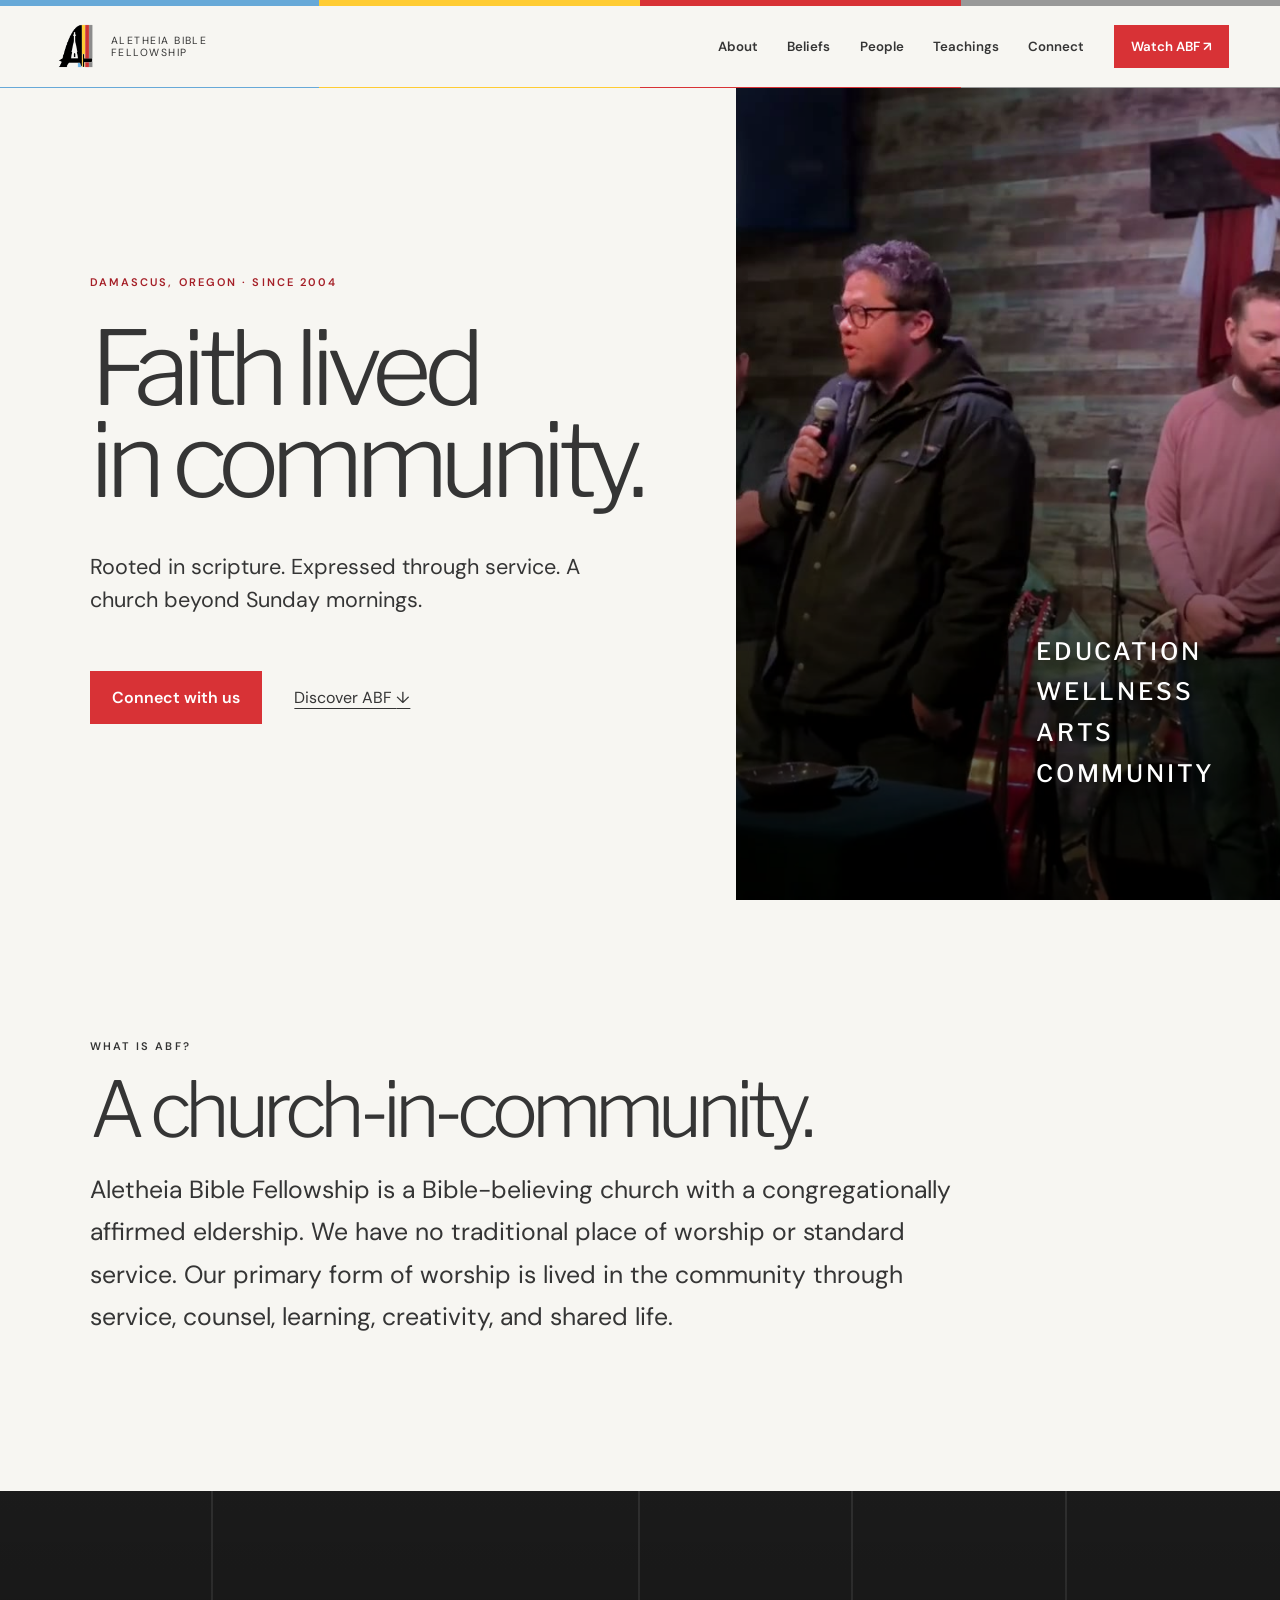
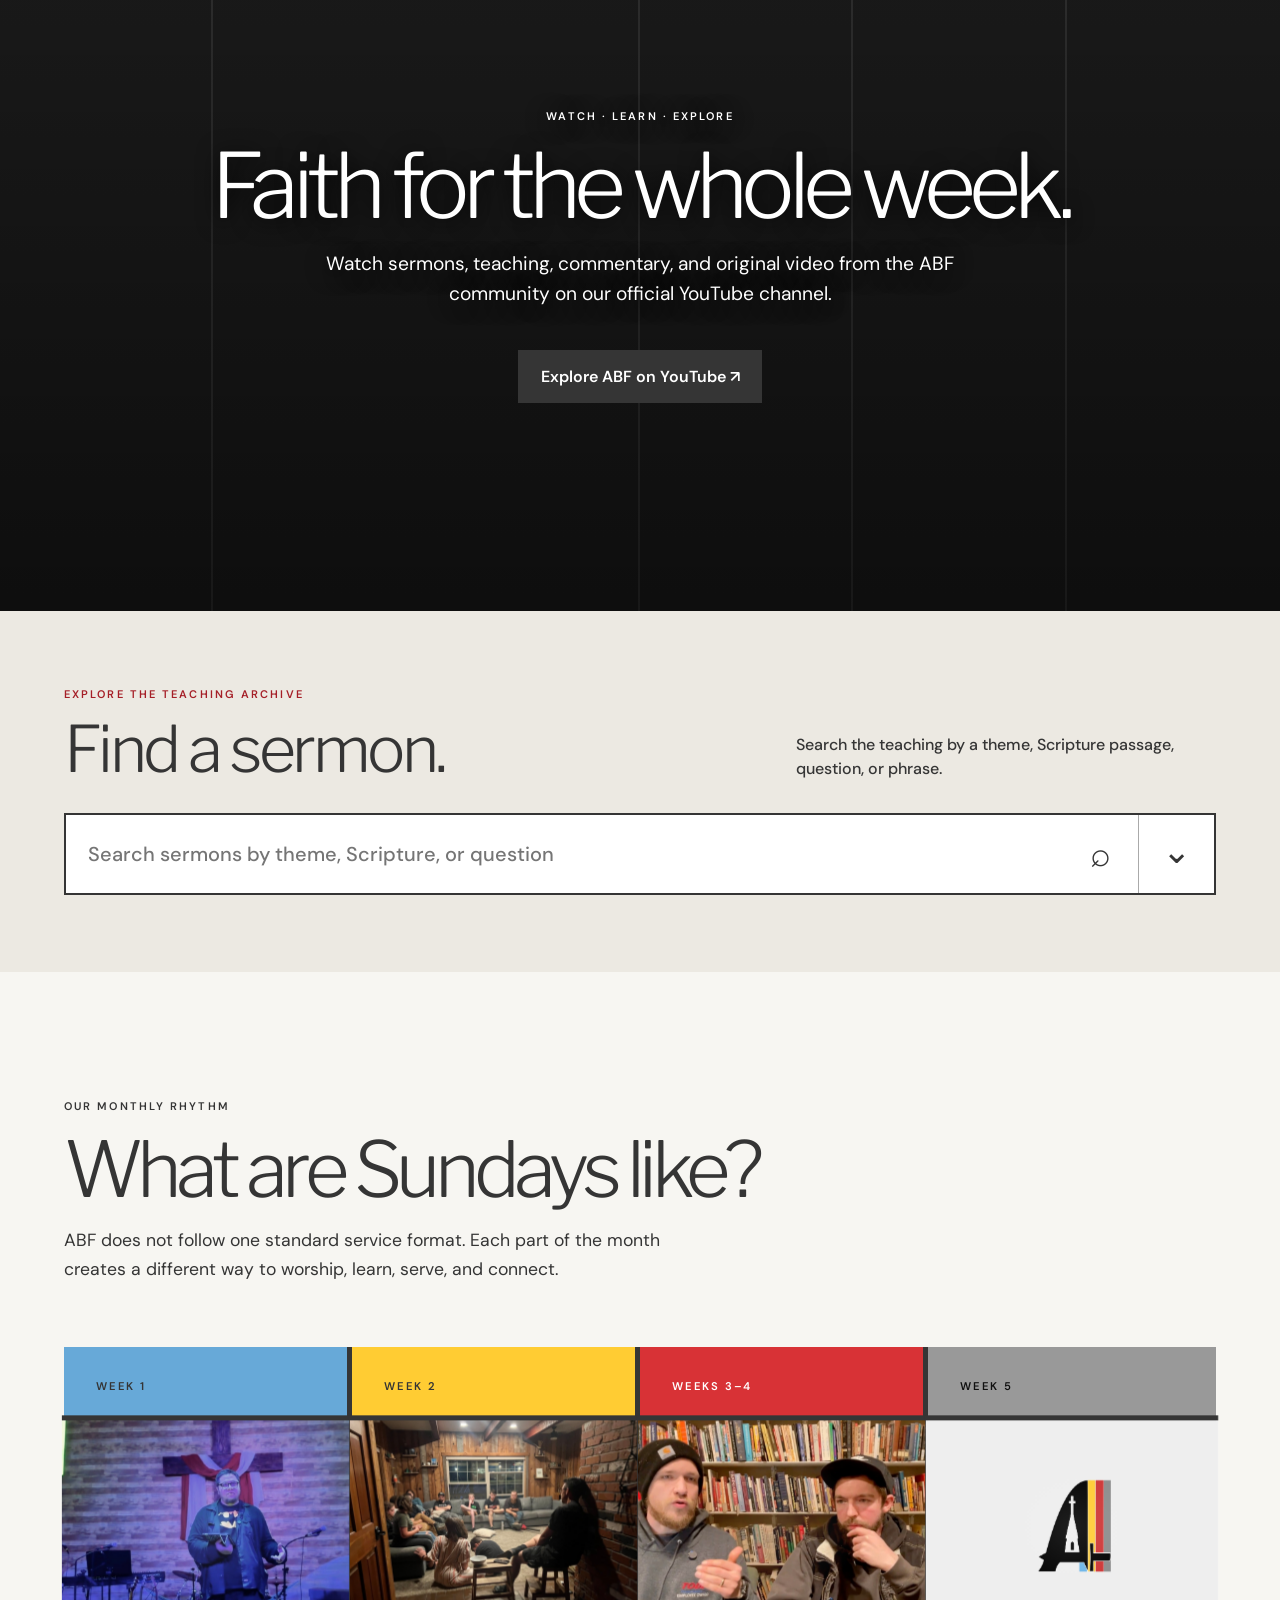
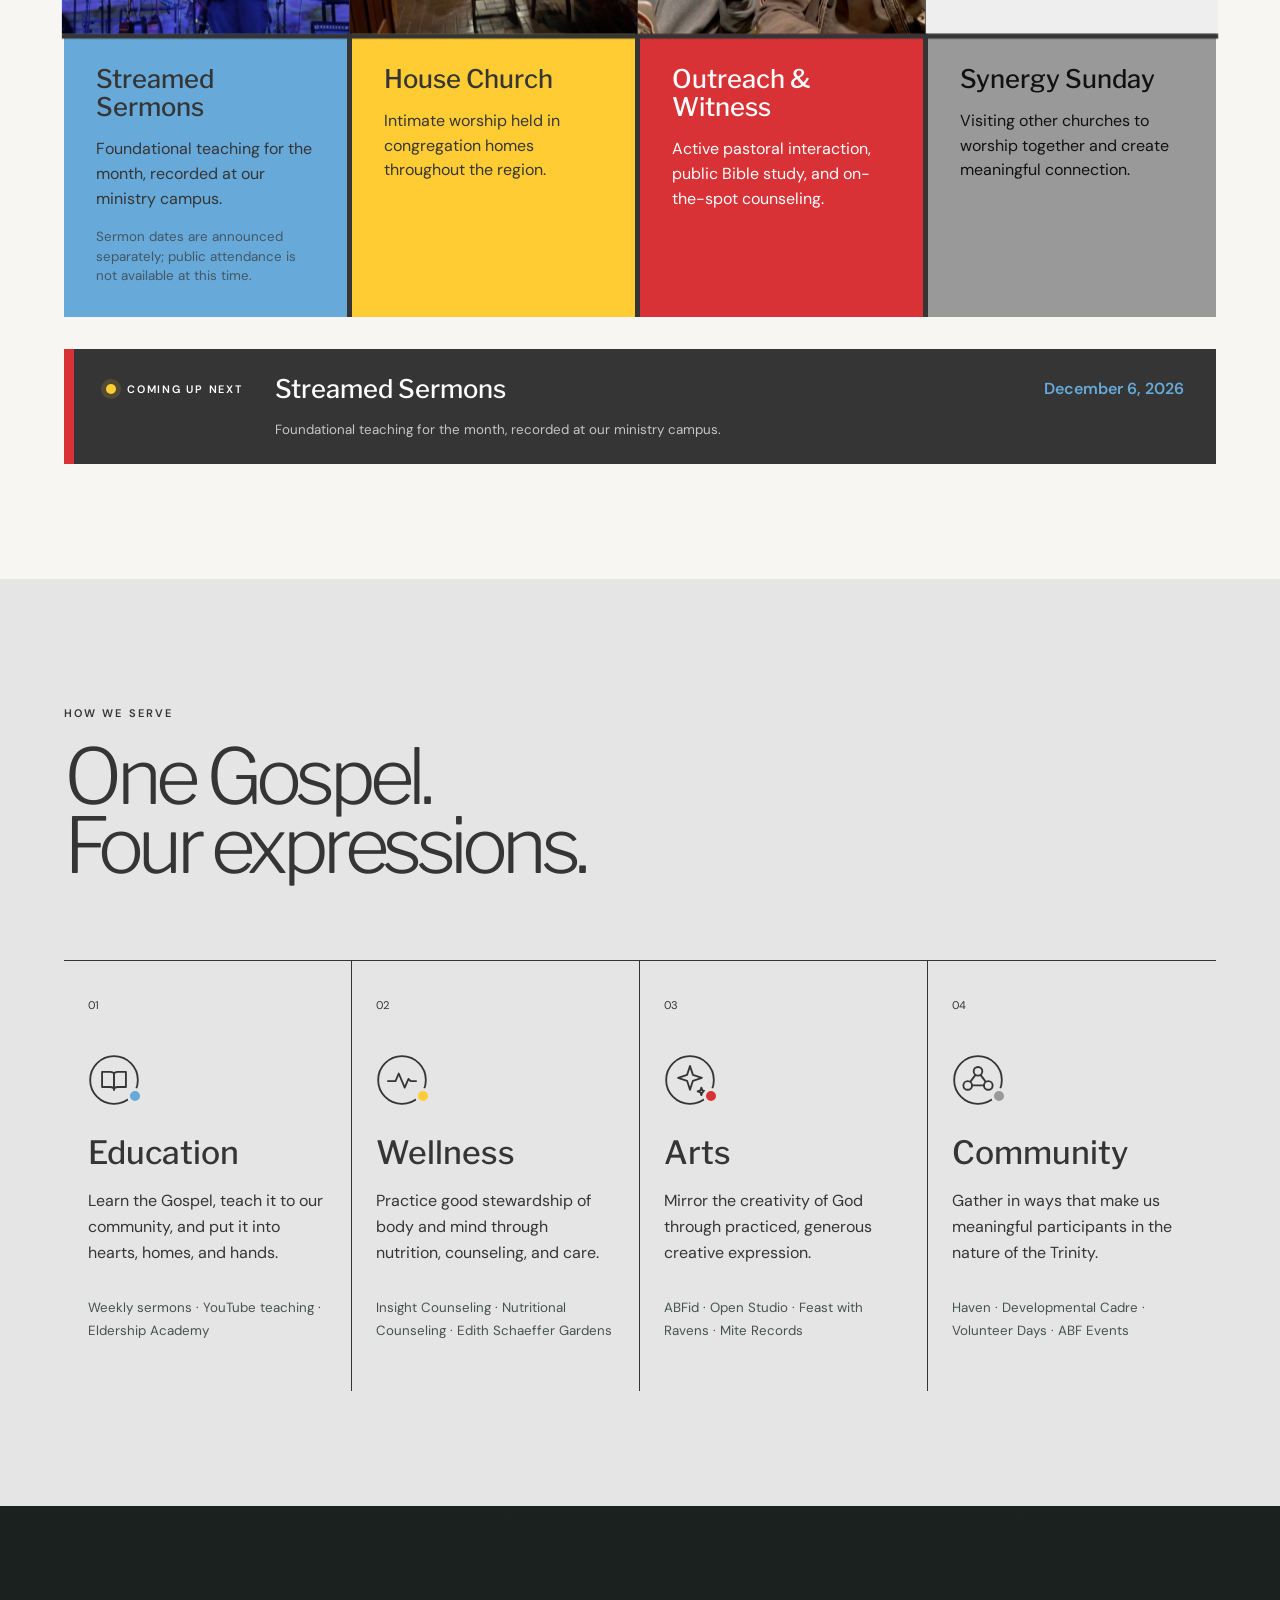
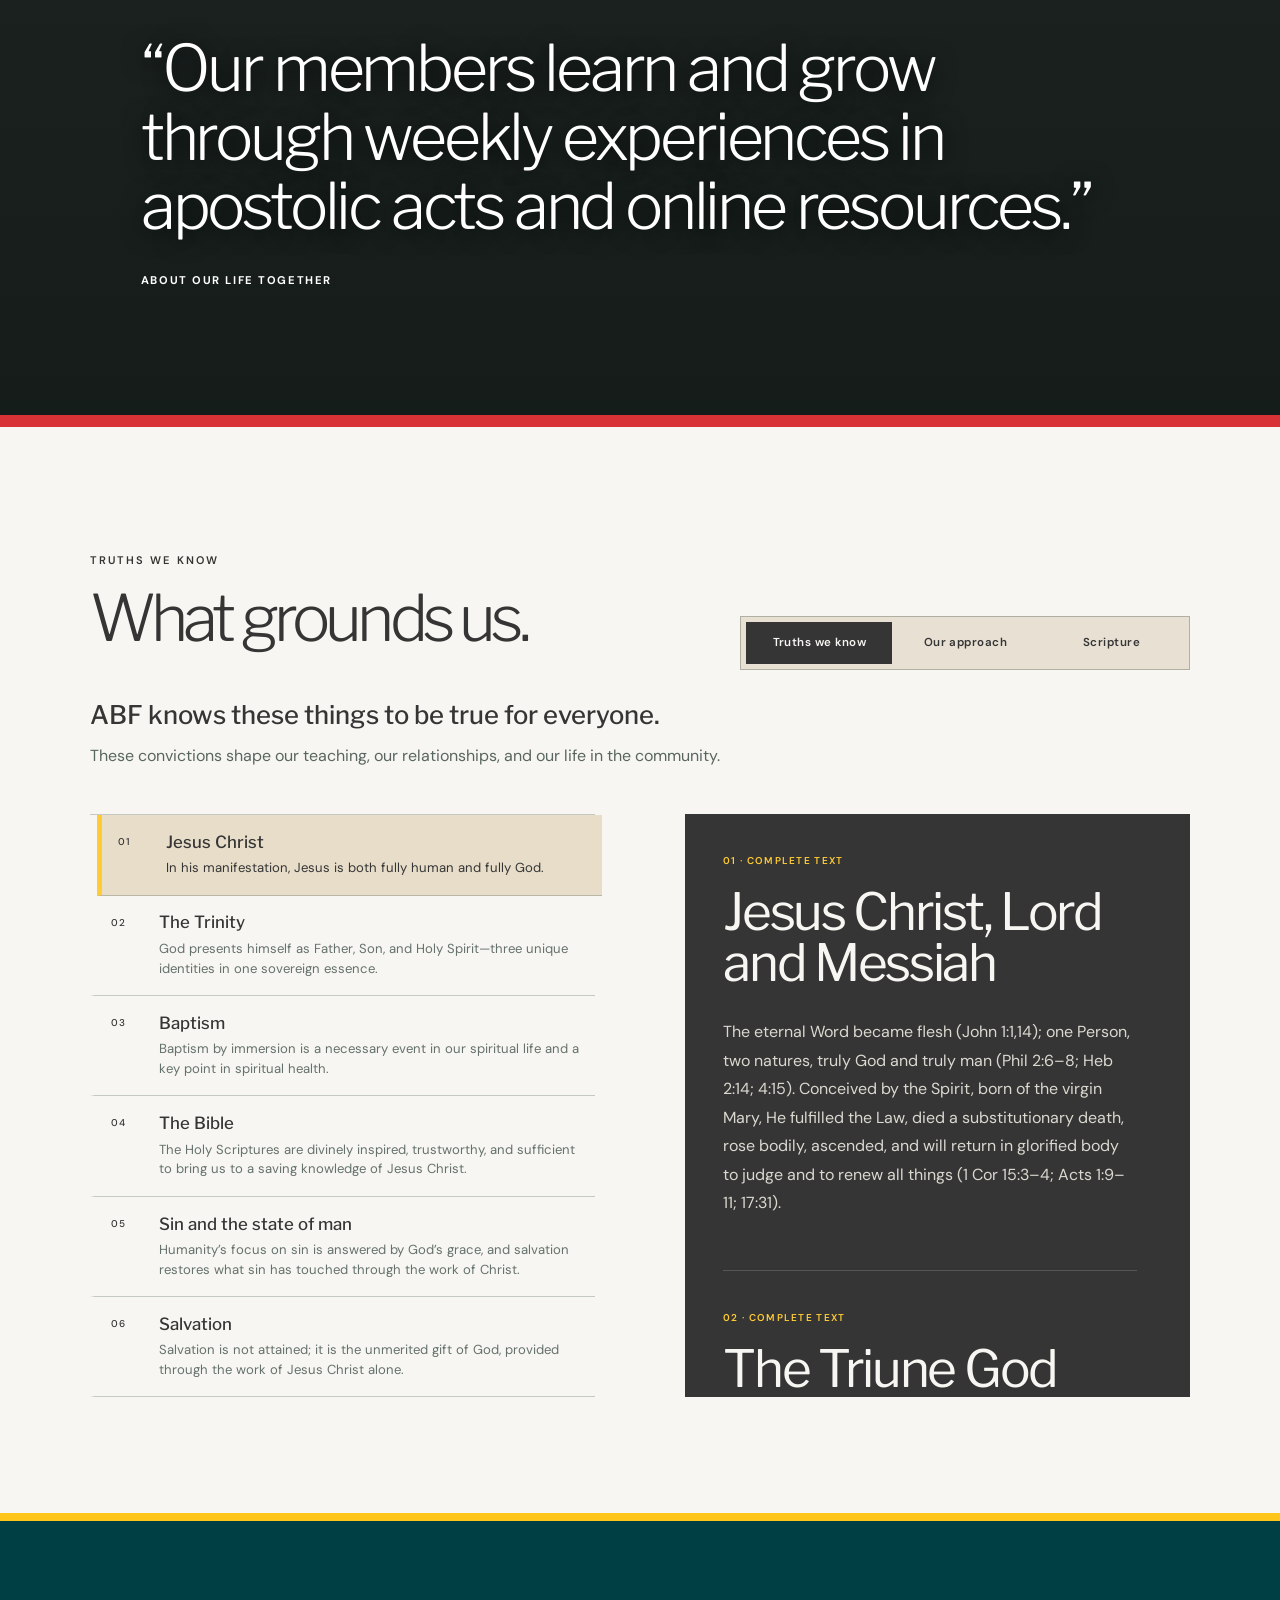
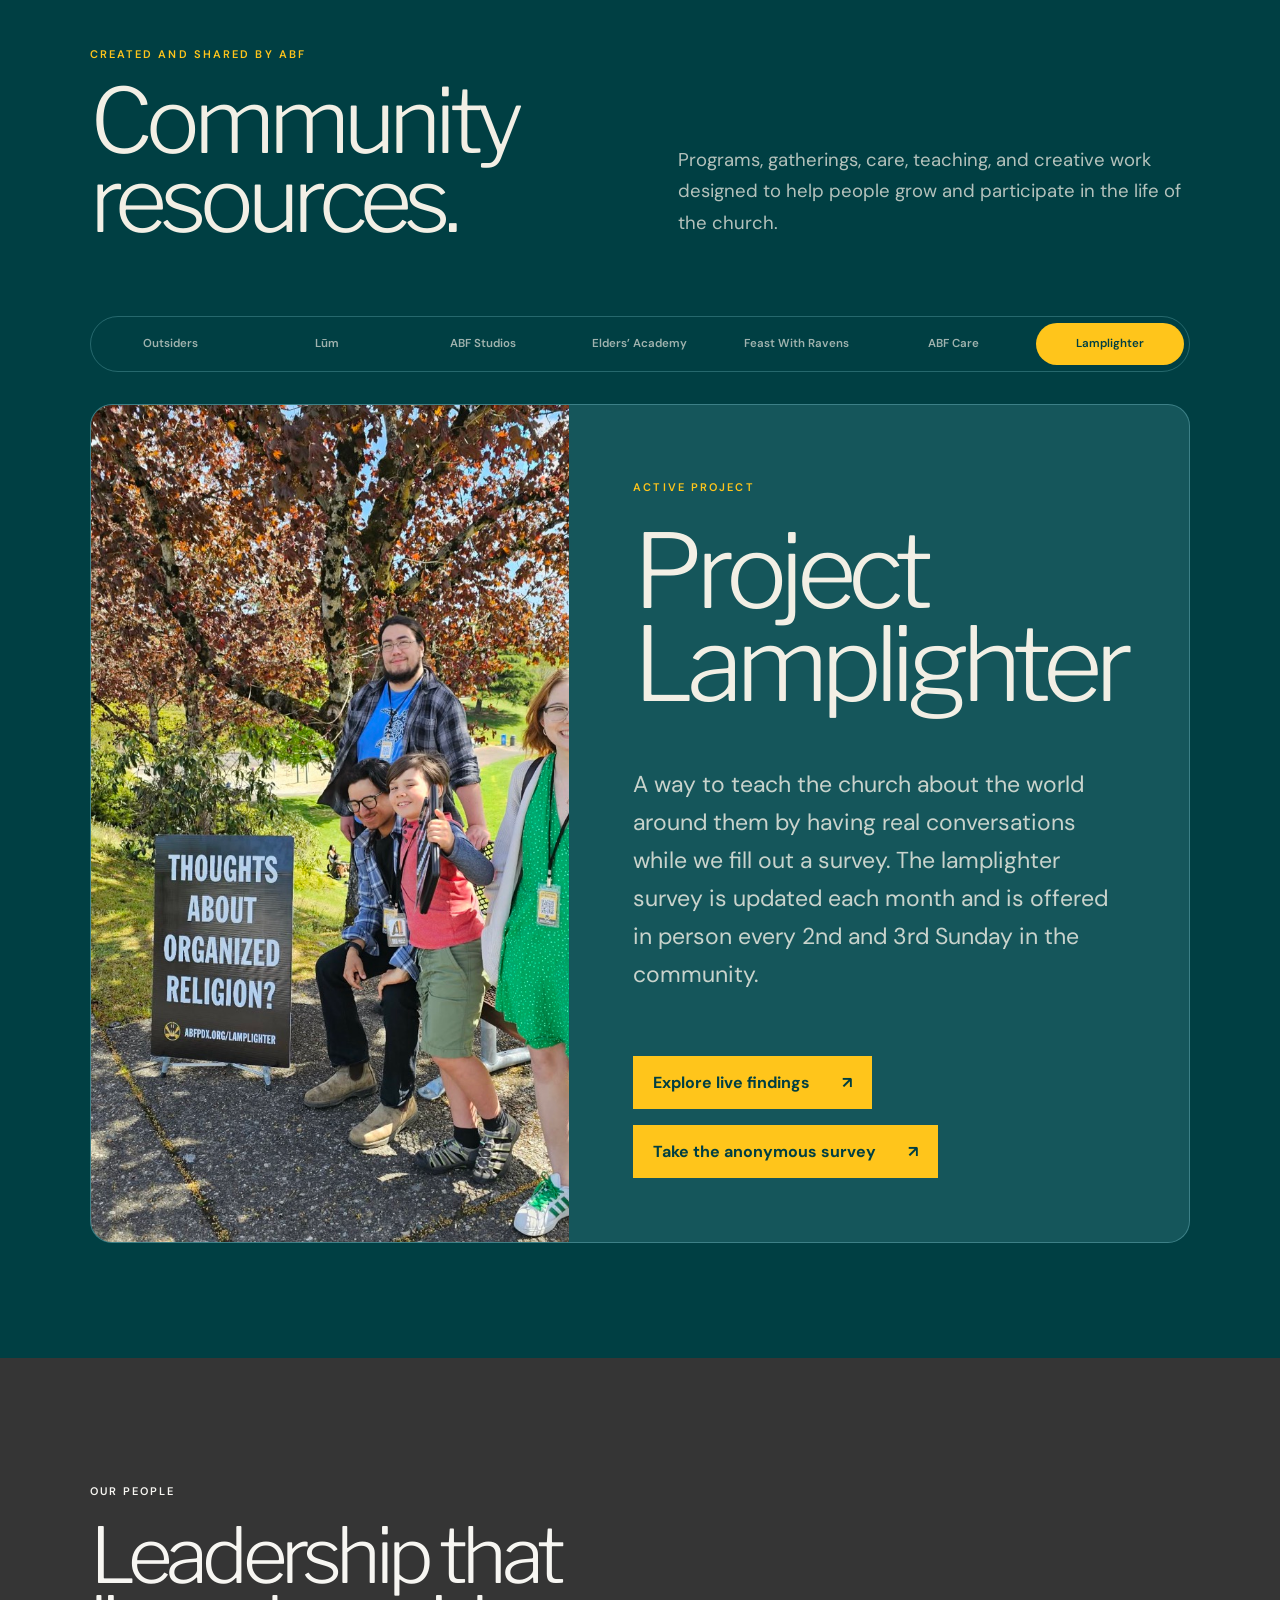
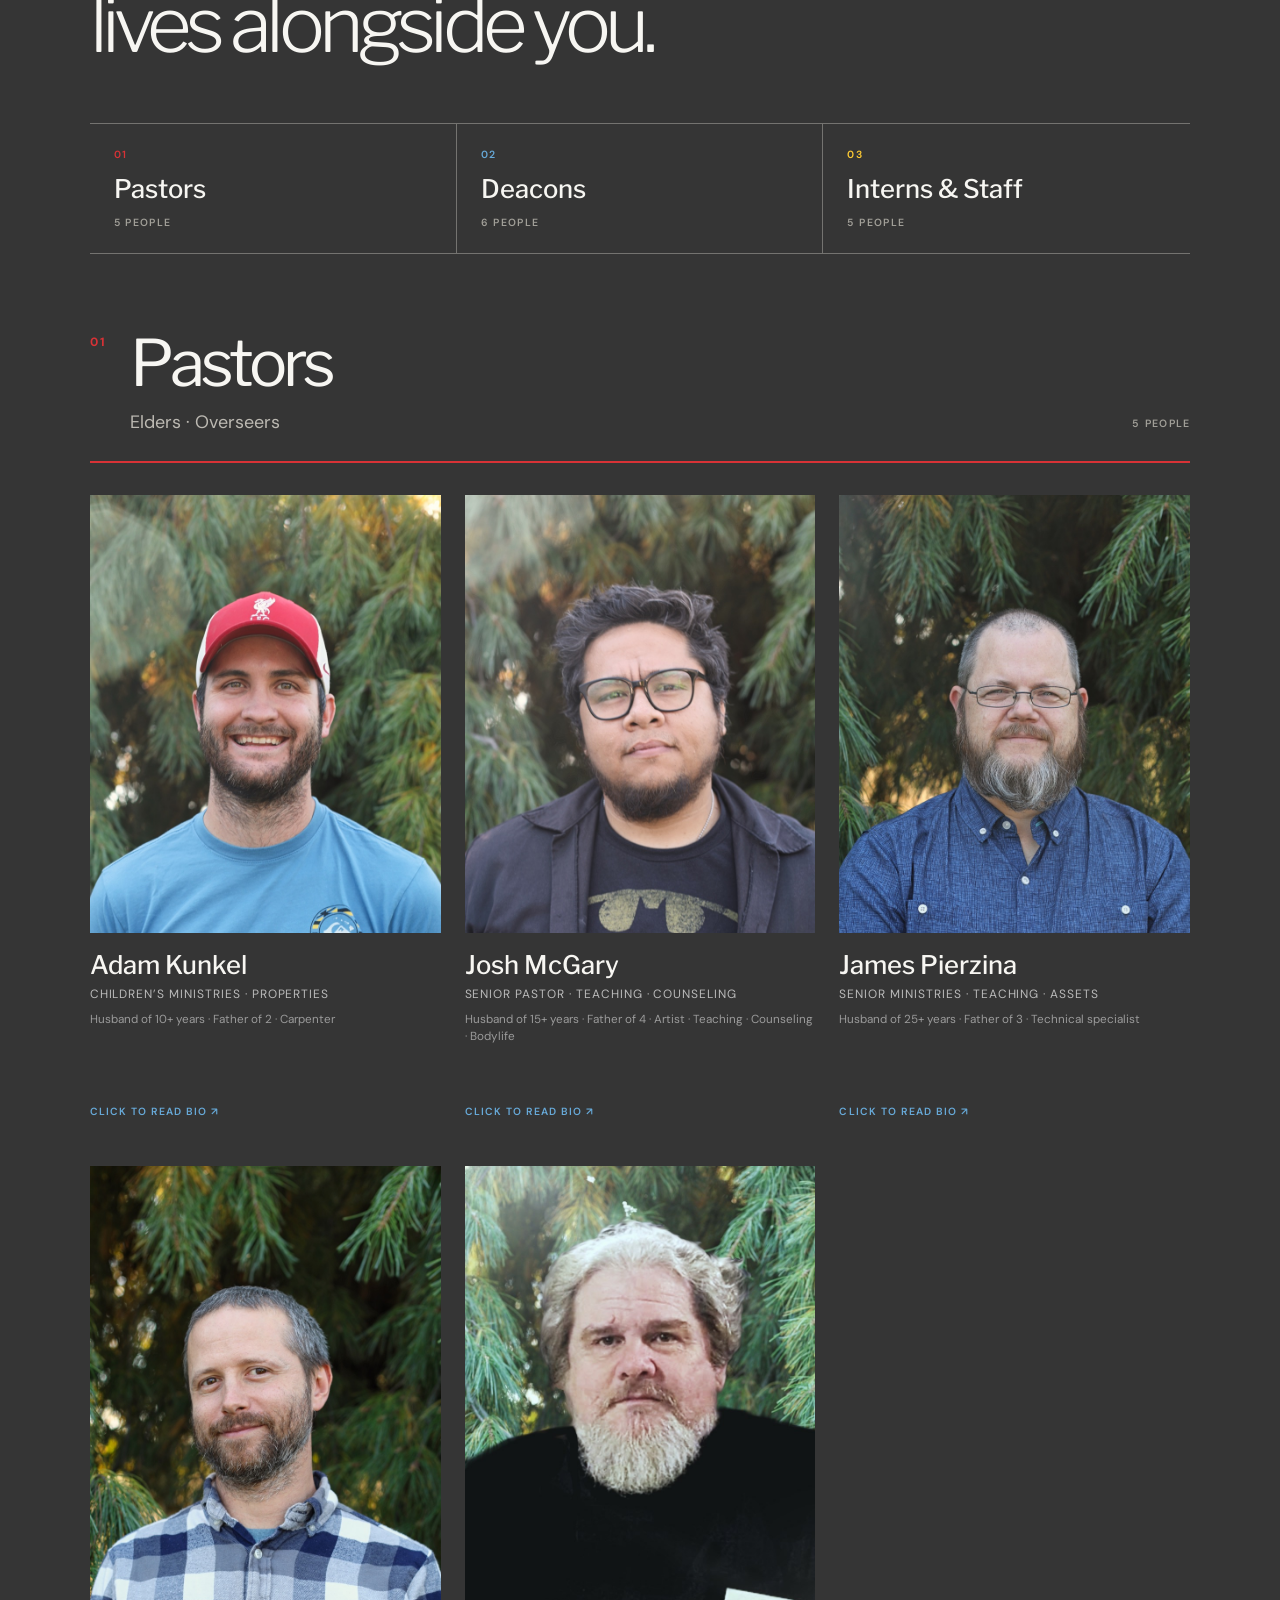
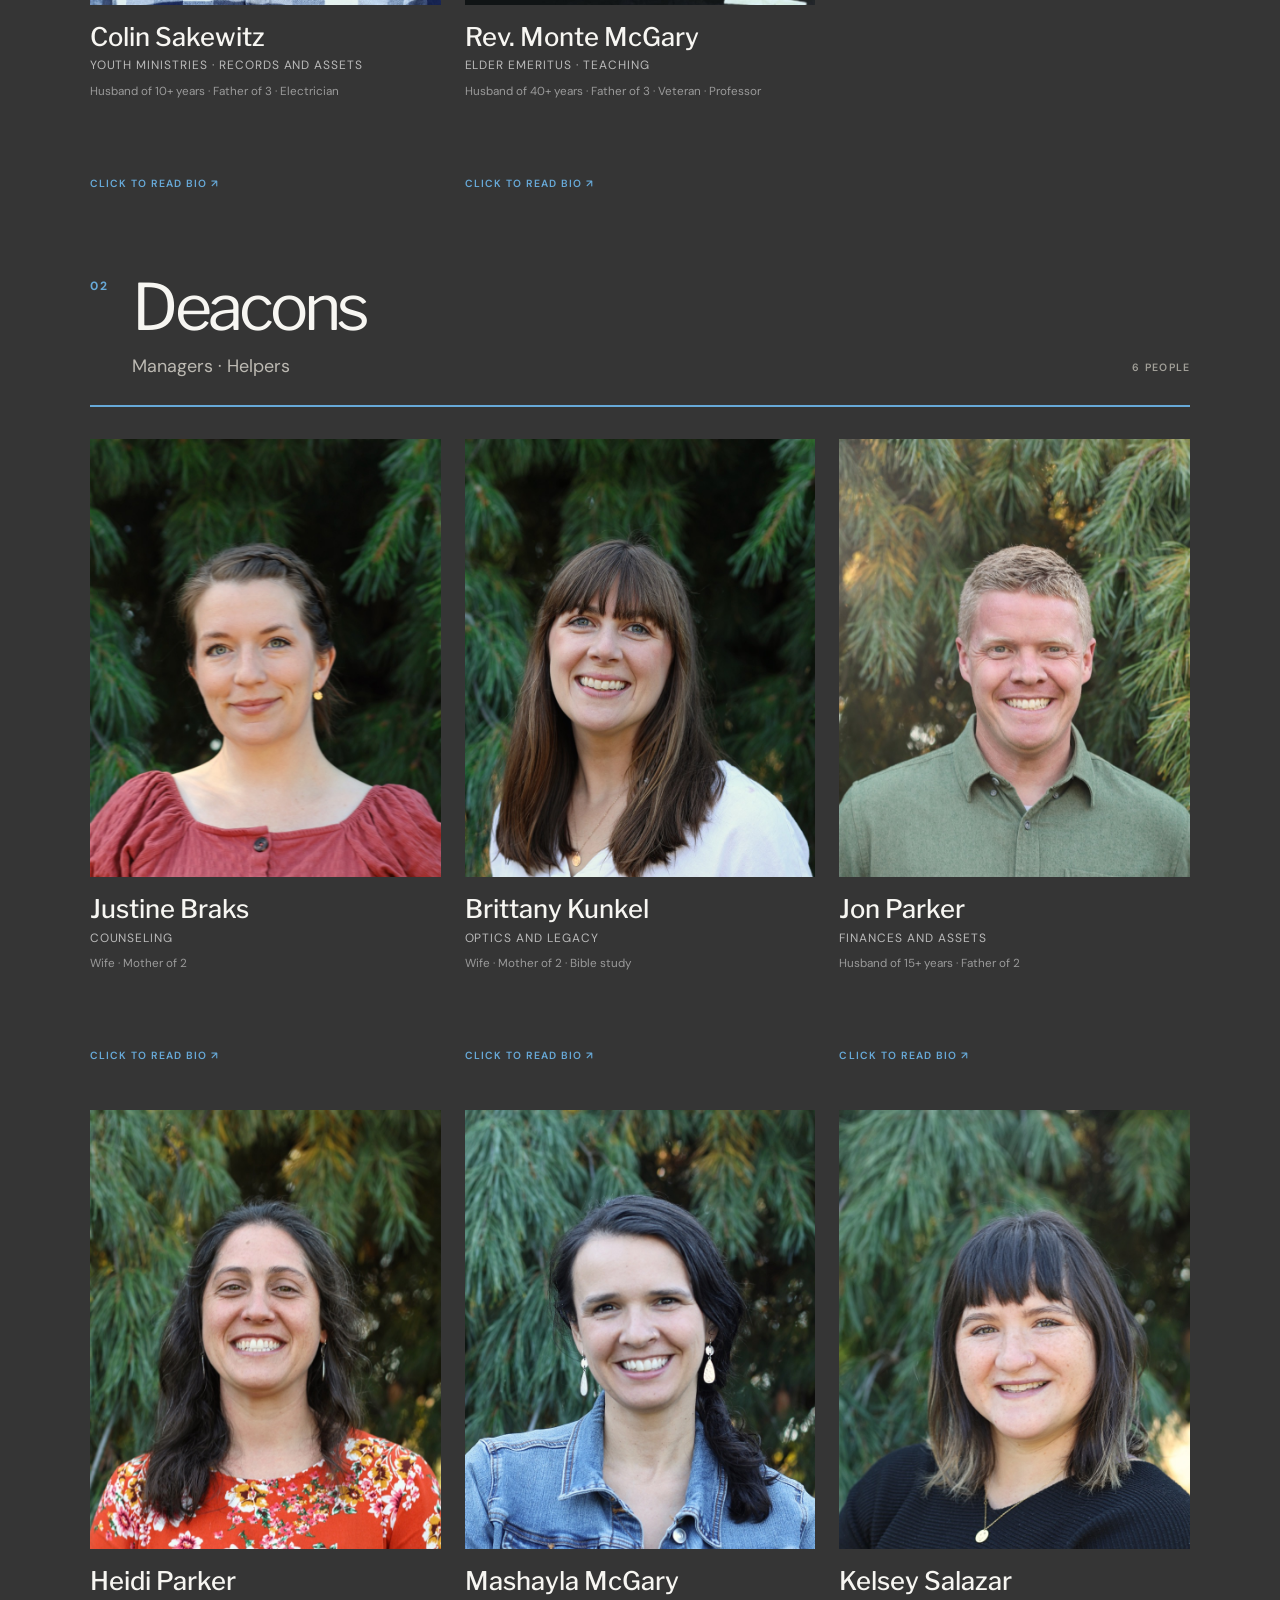
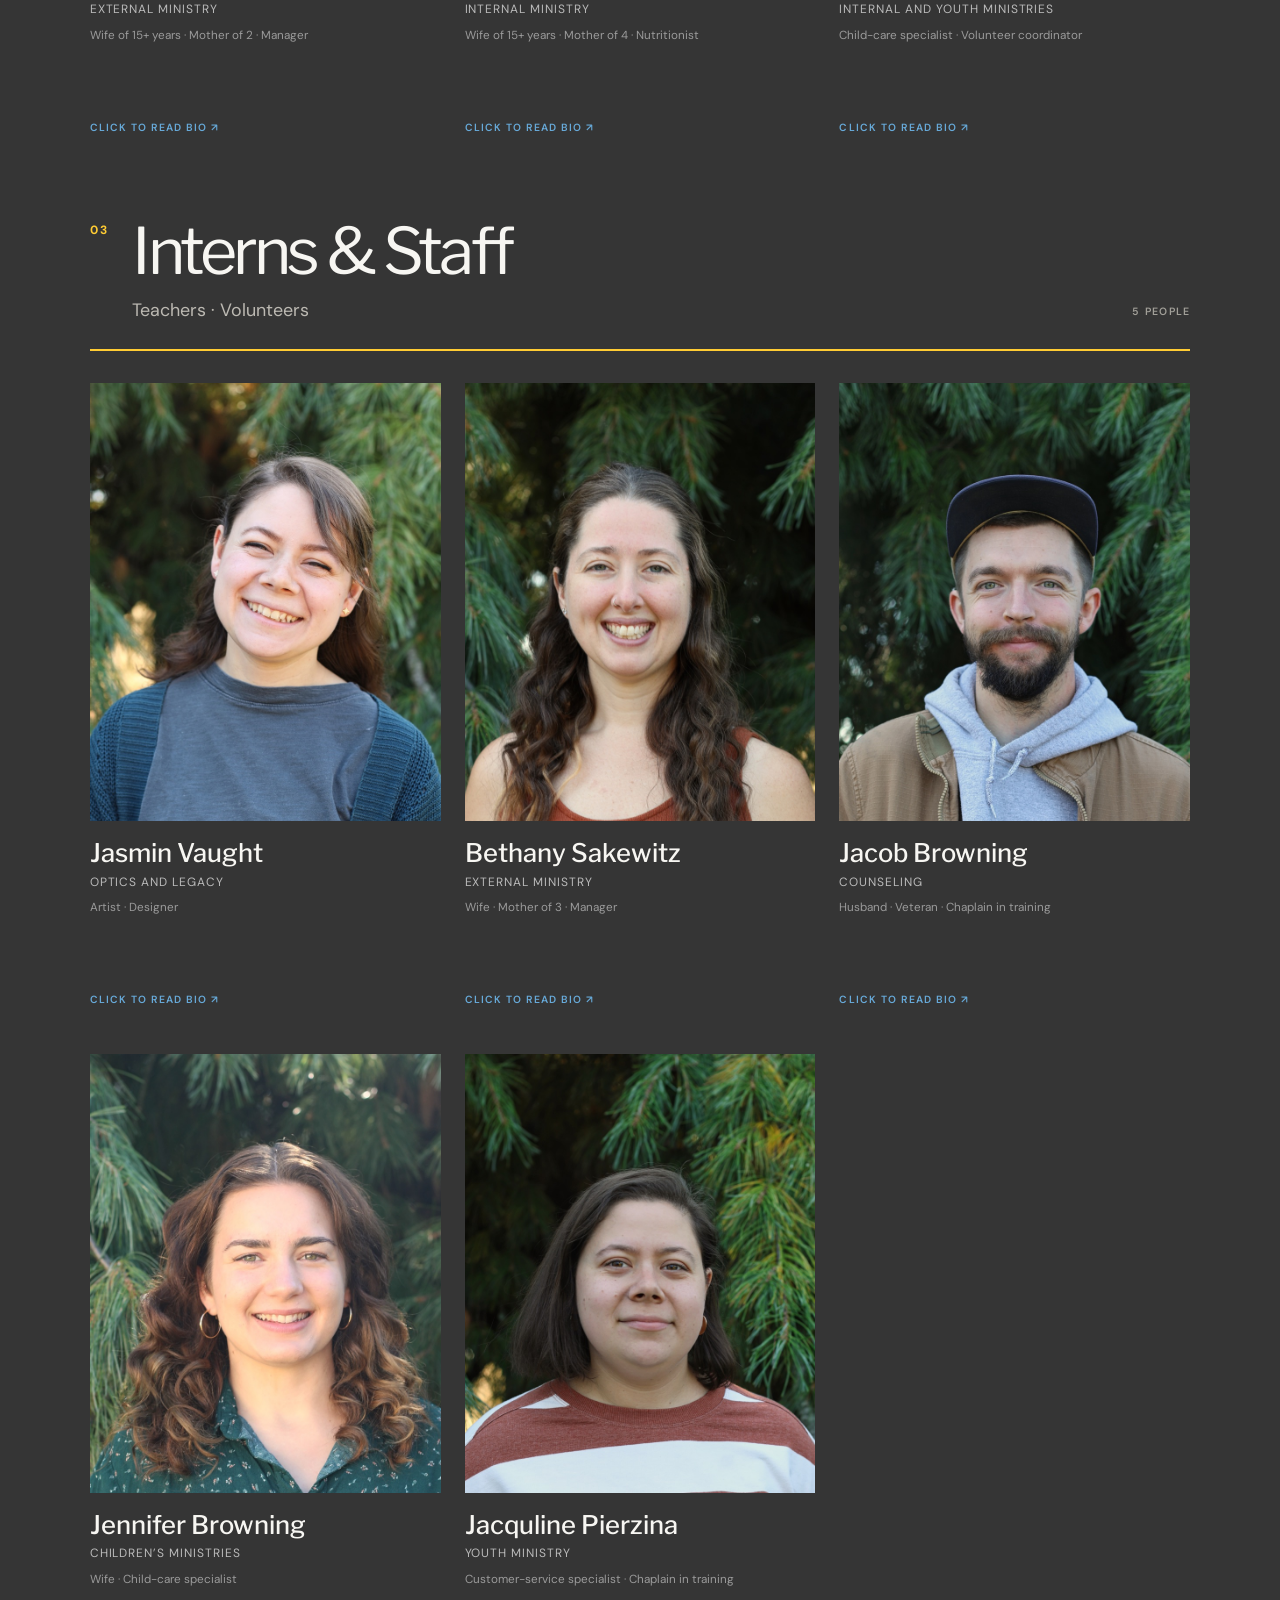
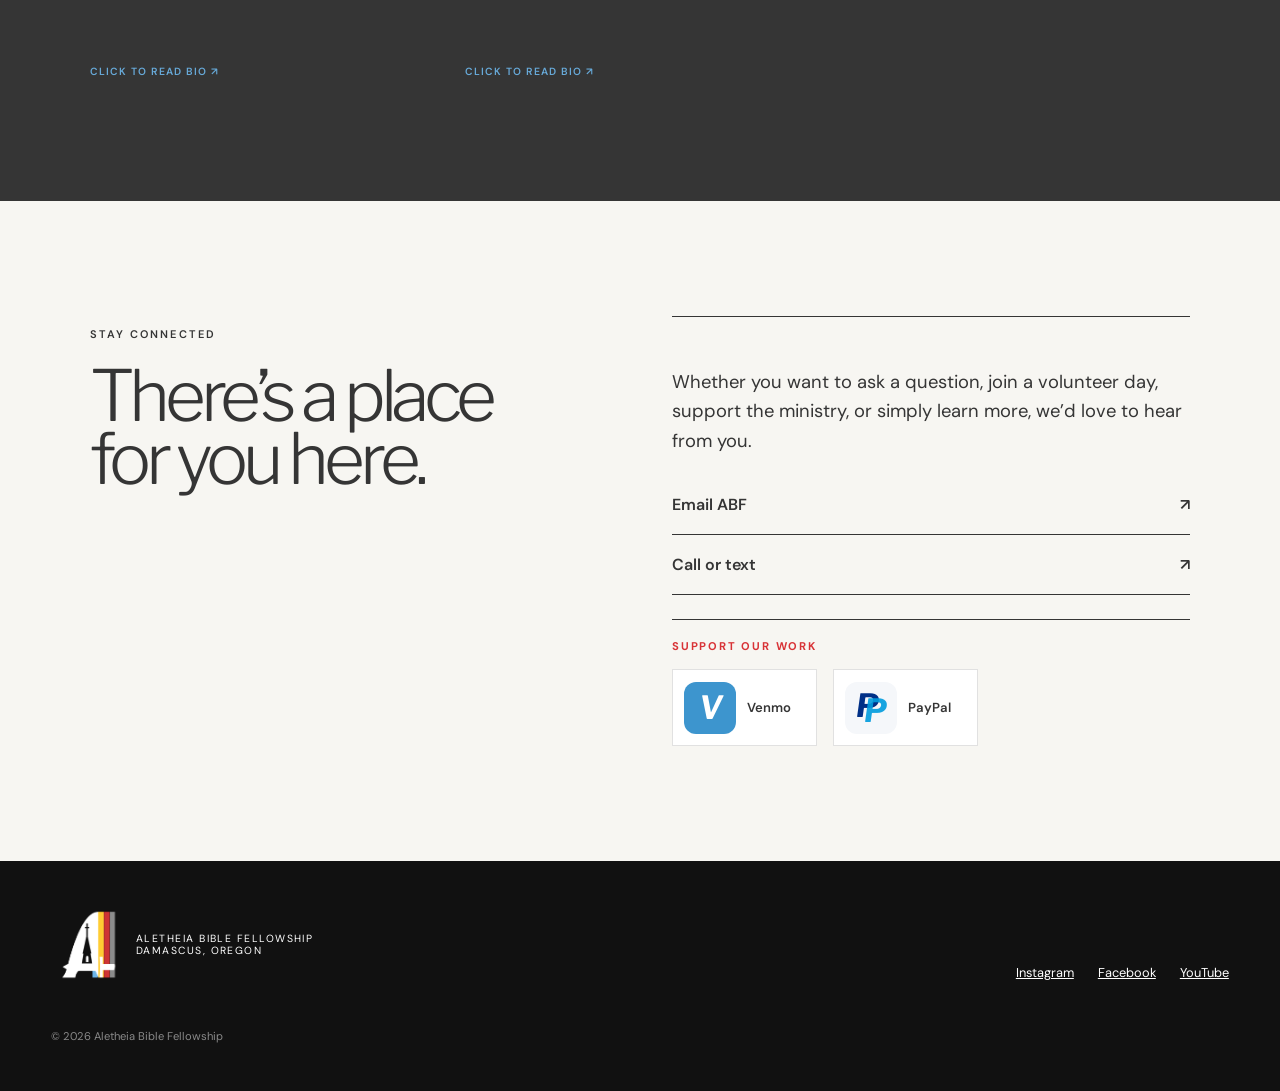
==== commit 812555c6: "deploy: ddb4a05c06c16602c45aaf166220272190c7debb" ====
--- a/index.html
+++ b/index.html
@@ -12,7 +12,7 @@
     <link rel="canonical" href="https://abfpdx.org/" />
     <link rel="icon" href="./favicon.svg" type="image/svg+xml" />
     <title>Aletheia Bible Fellowship | Damascus, Oregon</title>
-    <script type="module" crossorigin src="./assets/index-BlbEyMZz.js"></script>
+    <script type="module" crossorigin src="./assets/index-BTM-axE3.js"></script>
     <link rel="stylesheet" crossorigin href="./assets/index-CHU43-bO.css">
   <link rel="manifest" href="./manifest.webmanifest"></head>
   <body>
